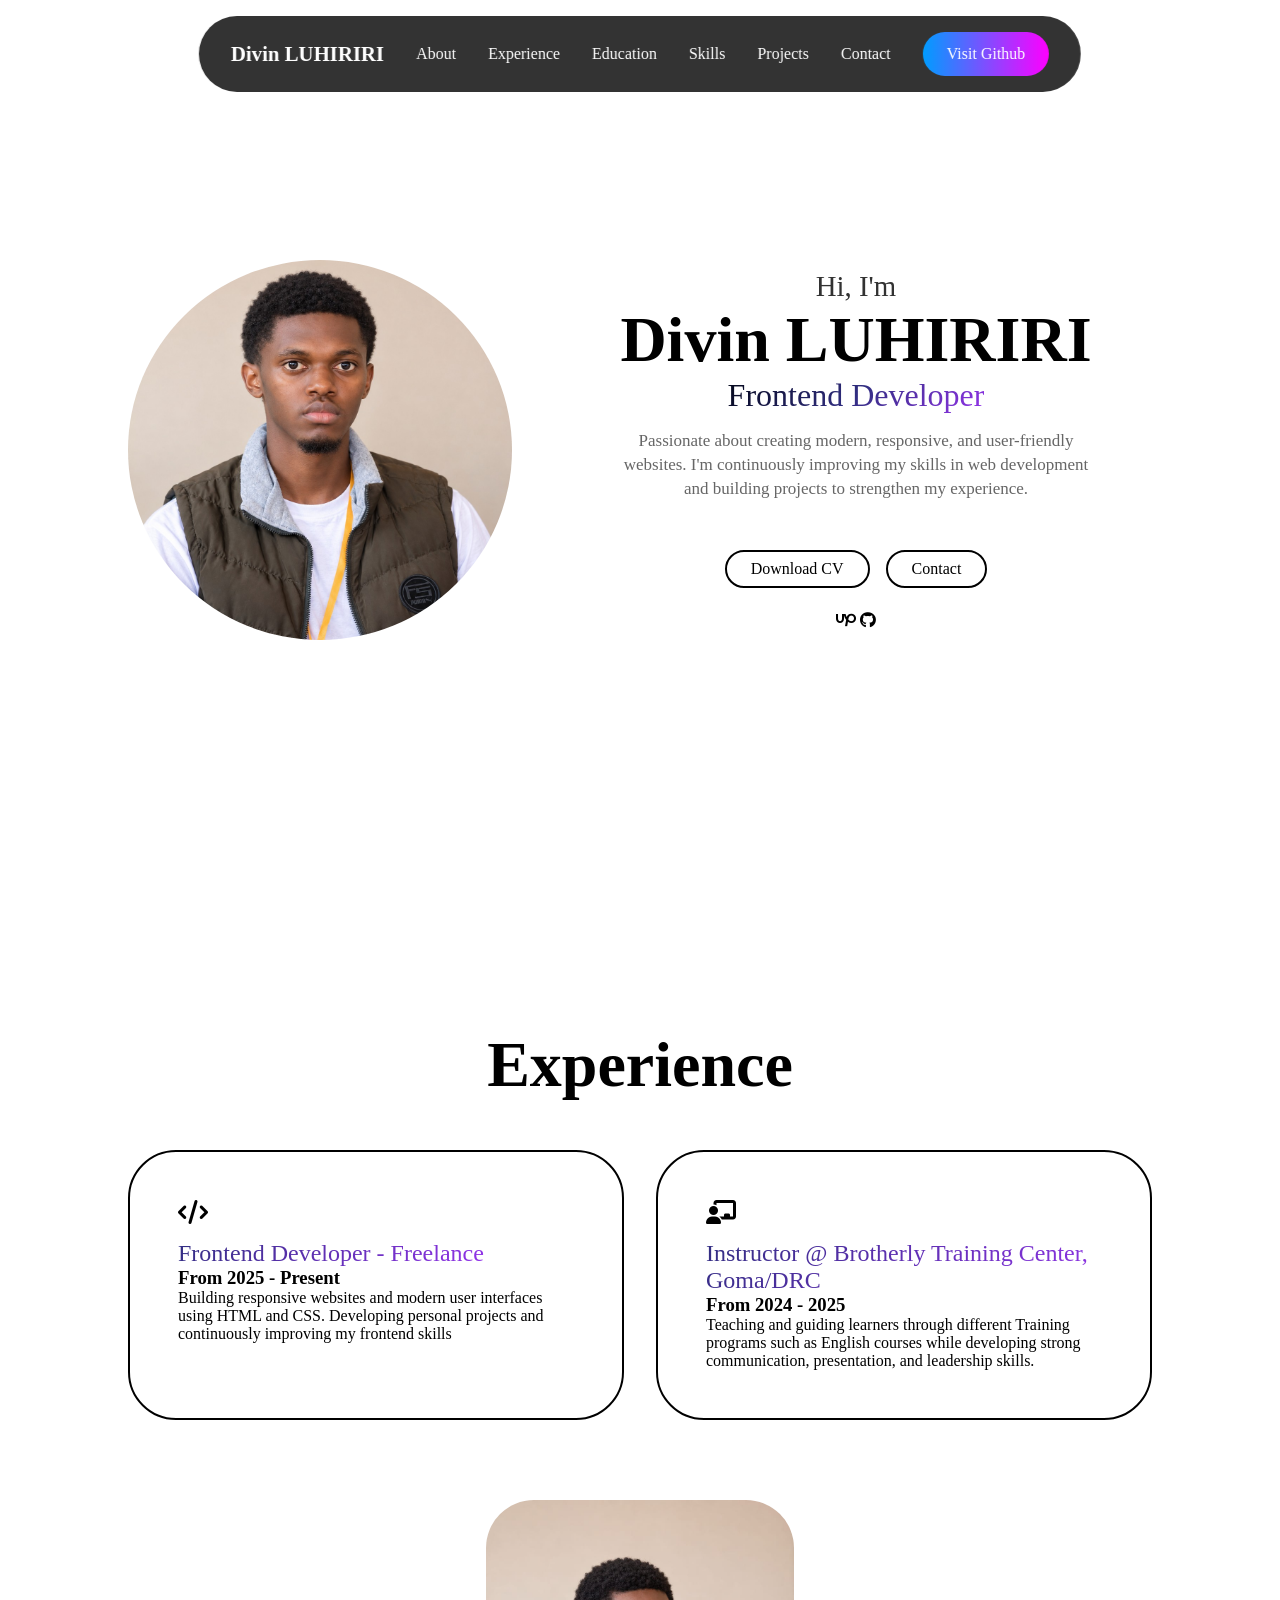
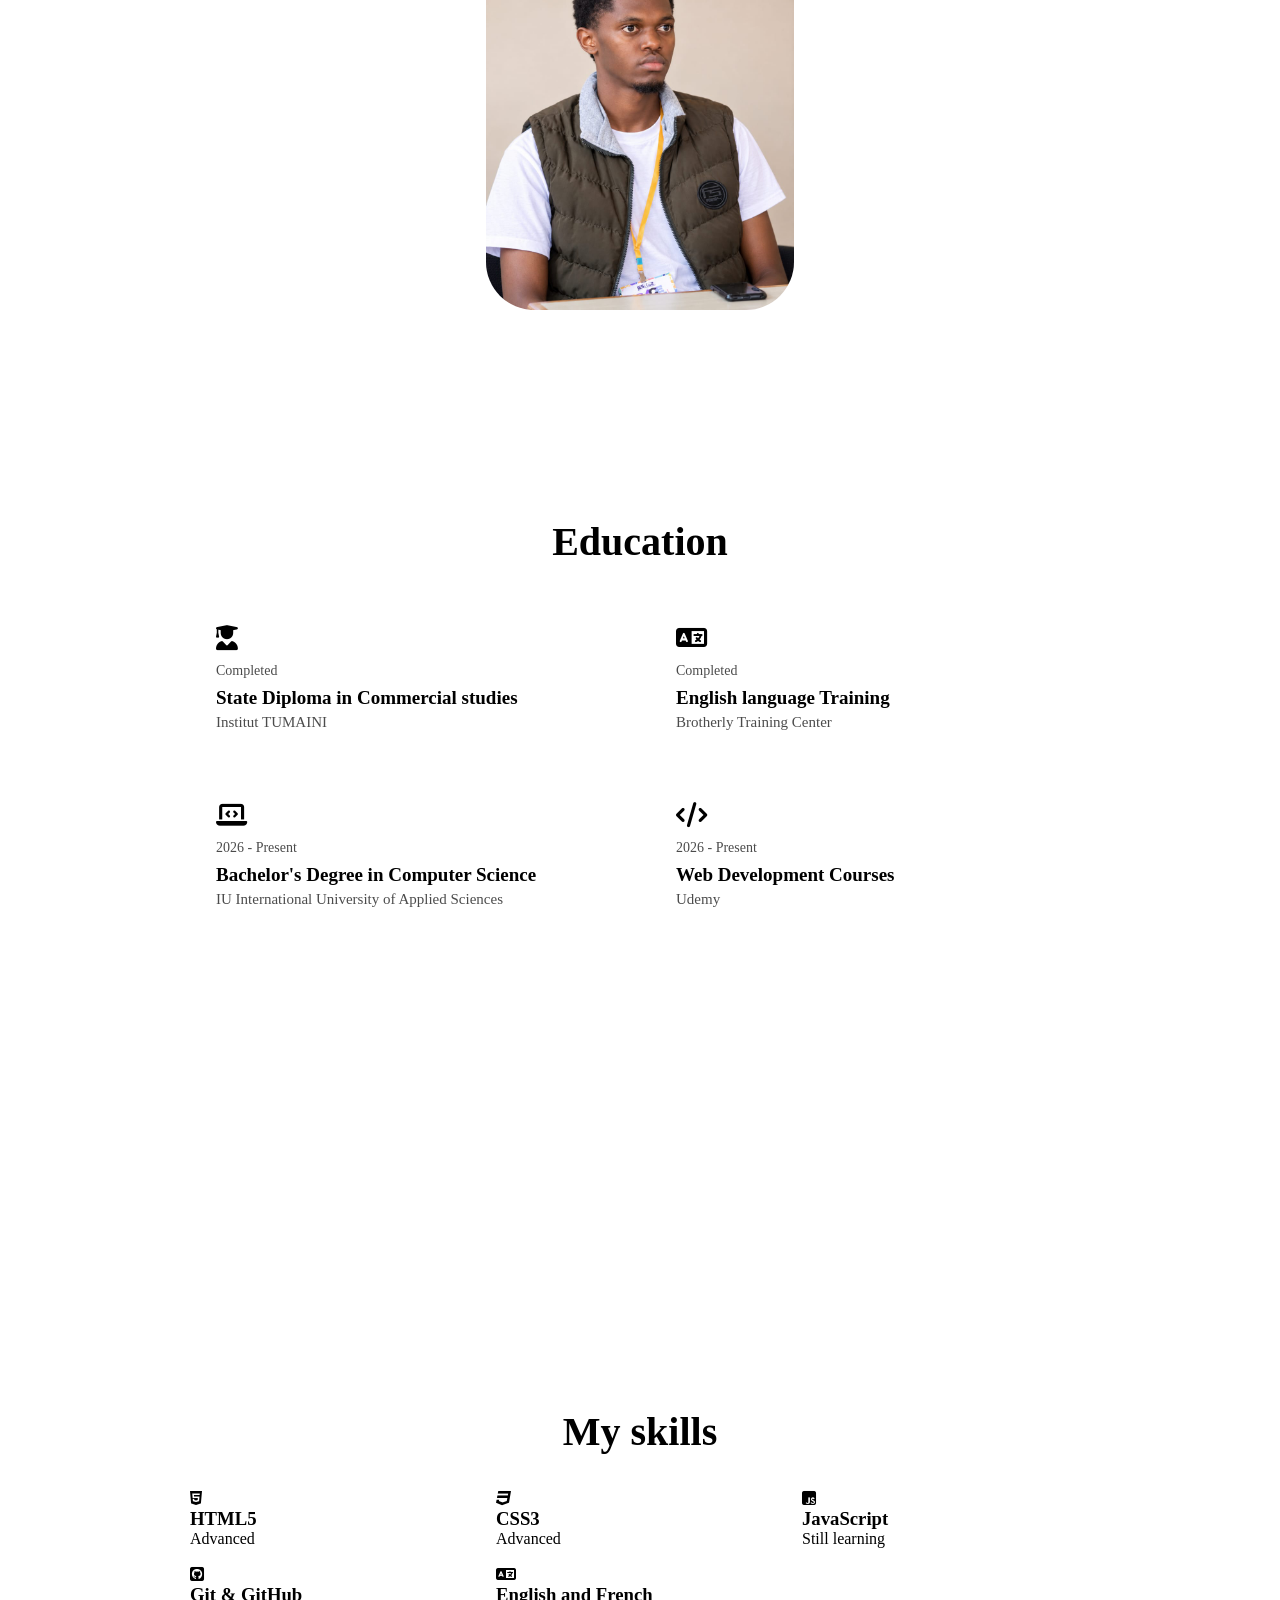
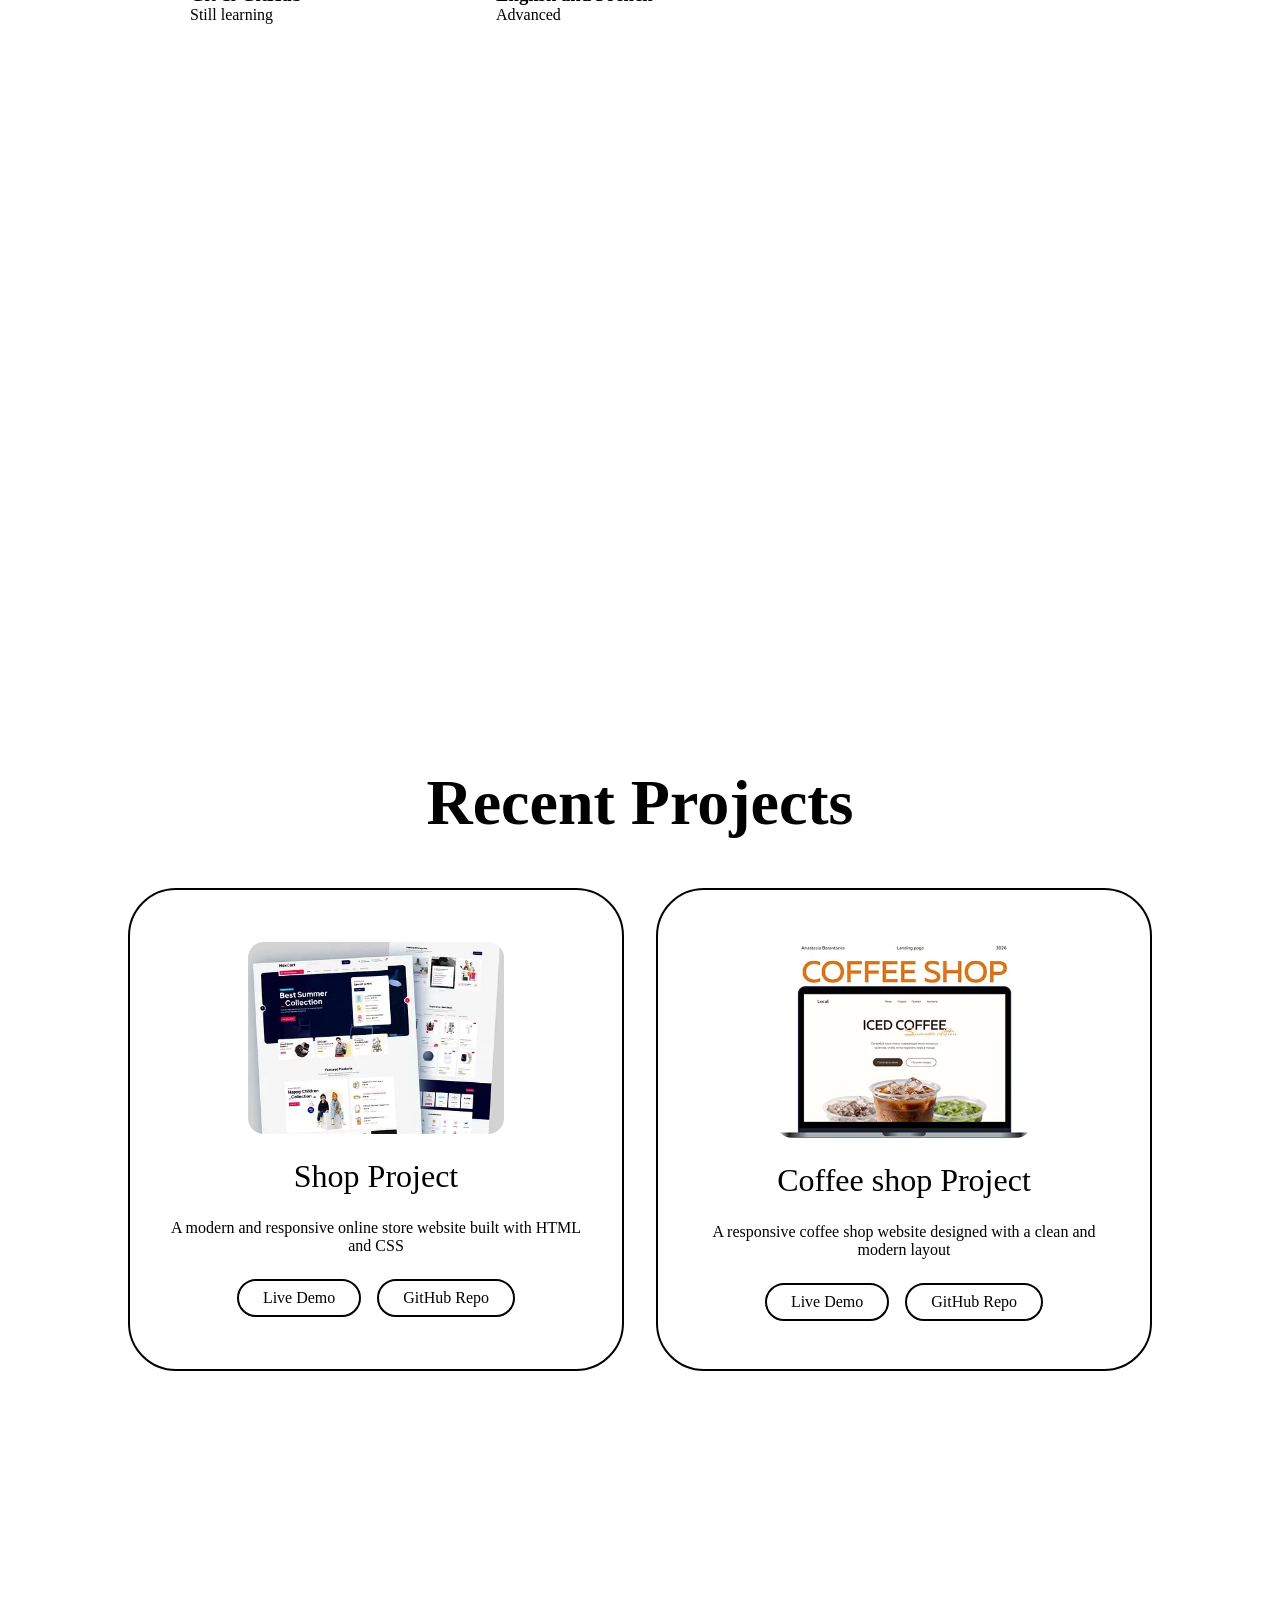
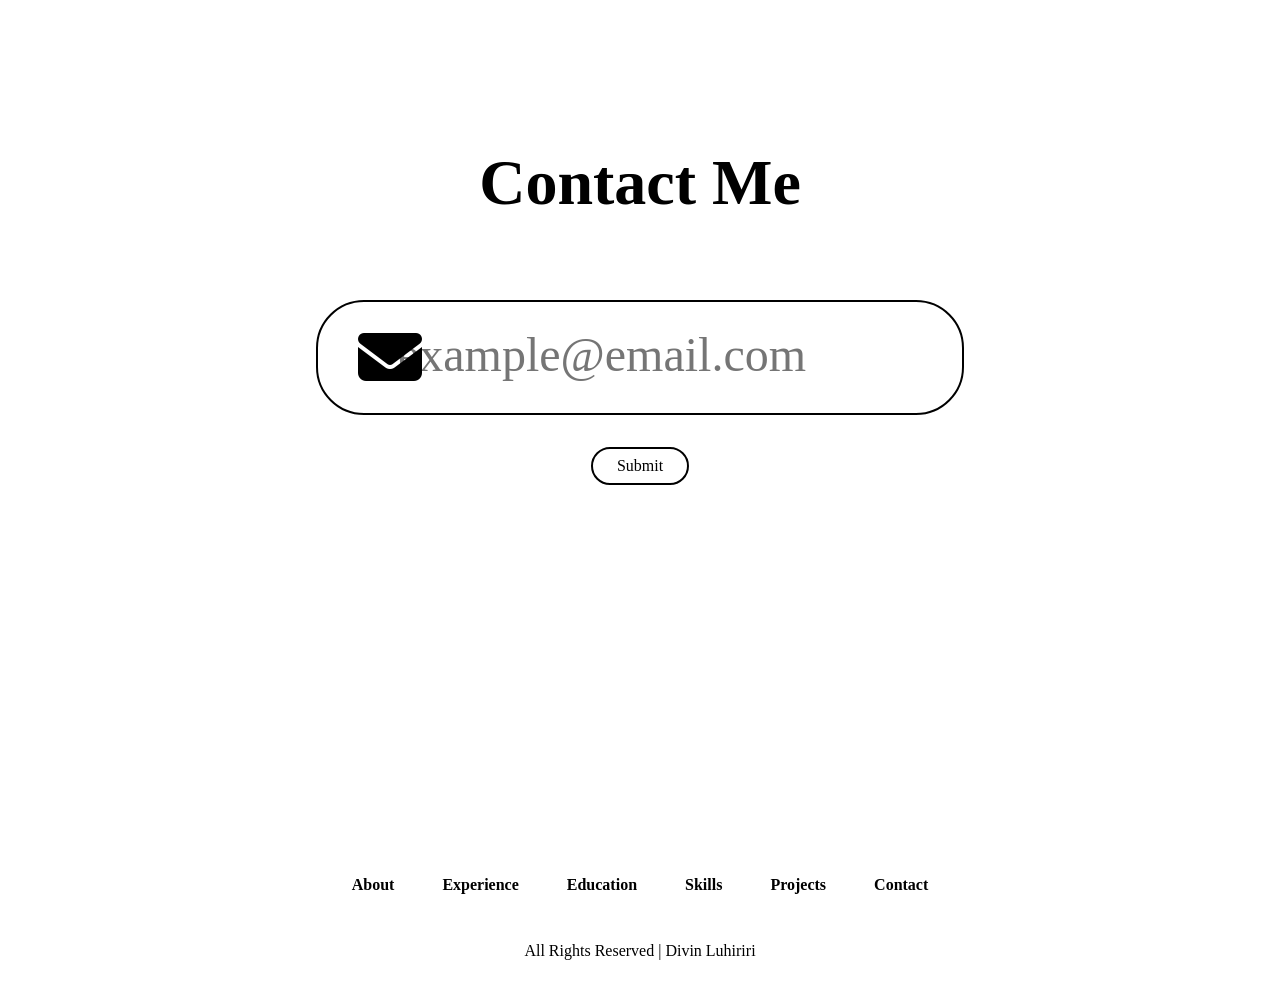
==== web1.html @ 303e52cc "Version 1" ====
<!DOCTYPE html>
<html lang="en">
<head>
    <meta charset="UTF-8">
    <meta name="viewport" content="width=, initial-scale=1.0">
    <link rel="stylesheet" href="webstyle.css">
    <link rel="stylesheet" href="https://cdnjs.cloudflare.com/ajax/libs/font-awesome/6.6.0/css/all.min.css">
    <title>Divin portefolio</title>
</head>
<body>
    <header class="header">
        <a href="#" class="logo"><span>Divin LUHIRIRI</span></a>

        <ul class="nav-links">
            <li>
                <a href="#about">About</a>
            </li>
            <li>
                <a href="#experience">Experience</a>
            </li>
            <li>
                <a href="#education">Education</a>
            </li>
            <li>
                <a href="#skills">Skills</a>
            </li>
            <li>
                <a href="#project">Projects</a>
            </li>
            <li>
                <a href="#contact">Contact</a>
            </li>
        </ul>

        <i class="fa-solid fa-bars" id="menu-icon"></i>

        <button class="visit-btn">Visit Github</button>
    </header>

    <section id="About" class="about">
        <div class="about-container">
            <img src="WhatsApp Image 2026-09-07 at 22.37.10.jpeg" alt="My photo">
            <div class="info-box">
                <div class="text">
                    <h3>Hi, I'm</h3>
                    <h2>Divin LUHIRIRI</h2>
                    <span>Frontend Developer</span>
                    <p class="about-description">Passionate about creating modern, responsive, and user-friendly websites. I'm continuously improving my skills in web development and building projects to strengthen my experience.</p>
                </div>
                <div class="btn-group">
                    <div class="btn">Download CV</div>
                    <div class="btn">Contact</div>
                </div>
                <div class="social">
                    <i class="fa-brands fa-upwork"></i>
                    <i class="fa-brands fa-github"></i>
                </div>
            </div>
        </div>
    </section>

    <section id="experience" class="experience">
        <h2 class="section-title">Experience</h2>
        <div class="experience-info">
            <div class="grid">
                <div class="grid-card">
                    <i class="fa-solid fa-code"></i>
                    <span>Frontend Developer - Freelance</span>
                    <h3>From 2025 - Present</h3>
                    <p>Building responsive websites and modern user interfaces using HTML and CSS. Developing personal projects and continuously improving my frontend skills</p>
                </div>
                <div class="grid-card">
                    <i class="fa-solid fa-chalkboard-user"></i>
                    <span>Instructor @ Brotherly Training Center, Goma/DRC</span>
                    <h3>From 2024 - 2025</h3>
                    <p>Teaching and guiding learners through different Training programs such as English courses while developing strong communication, presentation, and leadership skills.</p>
                </div>
            </div>
            <img src="Profil 3.jpeg" alt="">
        </div>
    </section>

    <section id="education" class="education">
        <h2 class="section-title">Education</h2>
        <div class="education-container">
            <div class="education-box">
                <i class="fa-solid fa-user-graduate"></i>
                <span>Completed</span>
                <h3>State Diploma in Commercial studies</h3>
                <h4>Institut TUMAINI</h4>
            </div>
            <div class="education-box">
                <i class="fa-solid fa-language"></i>
                <span>Completed</span>
                <h3>English language Training</h3>
                <h4>Brotherly Training Center</h4>
            </div>
            <div class="education-box">
                <i class="fa-solid fa-laptop-code"></i>
                <span>2026 - Present</span>
                <h3>Bachelor's Degree in Computer Science</h3>
                <h4>IU International University of Applied Sciences</h4>
            </div>
             <div class="education-box">
                <i class="fa-solid fa-code"></i>
                <span>2026 - Present</span>
                <h3>Web Development Courses</h3>
                <h4>Udemy</h4>
            </div>
        </div>
    </section>

    <section id="skills" class="skills">
        <h2 class="section-title">My skills</h2>
        <div class="skills-container">
            <div class="skills-box">
                <i class="fa-brands fa-html5"></i>
                <h3>HTML5</h3>
                <p>Advanced</p>
            </div>
            <div class="skills-box">
                <i class="fa-brands fa-css3"></i>
                <h3>CSS3</h3>
                <p>Advanced</p>
            </div>
            <div class="skills-box">
                <i class="fa-brands fa-square-js"></i>
                <h3>JavaScript</h3>
                <p>Still learning</p>
            </div>
            <div class="skills-box">
                <i class="fa-brands fa-square-github"></i>
                <h3>Git & GitHub</h3>
                <p>Still learning</p>
            </div>
            <div class="skills-box">
                <i class="fa-solid fa-language"></i>
                <h3>English and French</h3>
                <p>Advanced</p>
            </div>
            
        </div>
    </section>

    <section id="projects" class="projects">
        <h3 class="section-title">Recent Projects</h3>
        <div class="projects-grid">
            <div class="project-card">
                <img src="Shop image.webp" alt="">
                <h3>Shop Project</h3>
                <p>A modern and responsive online store website built with HTML and CSS</p>
                <div class="btn-group">
                    <div class="btn">Live Demo</div>
                    <div class="btn">GitHub Repo</div>
                </div>
            </div>
            <div class="project-card">
                <img src="coffee.webp" alt="">
                <h3>Coffee shop Project</h3>
                <p>A responsive coffee shop website designed with a clean and modern layout</p>
                <div class="btn-group">
                    <div class="btn">Live Demo</div>
                    <div class="btn">GitHub Repo</div>
                </div>
            </div>
        </div>
    </section>

    <section class="contact" id="contact">
        <div class="input-box">
            <h3 class="section-title">Contact Me</h3>
            <div class="input">
                <input type="text" placeholder="example@email.com">
                <i class="fa-solid fa-envelope"></i>
            </div>
            <div class="btn">Submit</div>
        </div>
    </section>

    <footer>
        <ul>
            <li>
                <a href="#about">About</a>
            </li>
             <li>
                <a href="#experience">Experience</a>
            </li>
             <li>
                <a href="#education">Education</a>
            </li>
             <li>
                <a href="#skills">Skills</a>
            </li>
             <li>
                <a href="#projects">Projects</a>
            </li>
             <li>
                <a href="#contact">Contact</a>
            </li>
        </ul>
        <p class="copyright">All Rights Reserved | Divin Luhiriri</p>
    </footer>

<script src="webscript.js"></script>
</body>    
</html>
---- webstyle.css ----
*{
    margin: 0;
    padding: 0;
    box-sizing: border-box;
    font-family: 'Times New Roman', Times, serif;
    text-decoration: none;
    scroll-behavior: smooth;
    list-style: none;
}

header{
    position: fixed;
    top: 1rem;
    left: 50%;
    transform: translateX(-50%);
    display: flex;
    align-items: center;
    justify-content: center;
    gap: 5rem;
    background-color: rgba(0, 0, 0, 0.8);
    backdrop-filter: blur(8px);
    color: white;
    padding: 0.5rem 1.5rem;
    border-radius: 3rem;
    z-index: 1000;
}

.logo{
    color: white;
    font-size: 1.3rem;
    font-weight: 600;
    text-wrap: nowrap;
    transition: 0,3s ease-in-out;
}
.logo-hover{
    transform: scale(1.1);
}
.nav-links {
    display: flex;
    gap: 2rem;
}
li a{
    position: relative;
    color: white;
    font-weight: 300;
}
li a::before{
    position: absolute;
    content: '';
    width: 0;
    left: 0;
    height: 5px;
    top: 25px;
    border-radius: 1rem;
    transition: 0.3 ease-in-out;
    background: linear-gradient(to right,rgb(0, 157, 255), rgb(255, 0, 255));
}
li a:hover::before{
    width: 100%;
}
.visit-btn {
    padding: 0.8rem 1.5rem;
    border-radius: 3rem;
    border: none;
    font-weight: 500;
    font-size: 1rem;
    color: white;
    cursor: pointer;
    text-wrap: nowrap;
    transition: 0.3s ease-in-out;
    background: linear-gradient(to right,rgb(0, 157, 255), rgb(255, 0, 255));
} 
.visit-btn:hover{
    background: linear-gradient(to right,rgb(255, 0, 255), rgb(0, 155, 255));
    transform: scale(1.03);
}
#menu-icon{
    font-size: 2rem;
    display: none;
}

section {
    min-height: 100vh;
    padding: 8rem;
    width: 100%;
    position: relative;
}
.about{
    display: flex;
    align-items: center;
    justify-content: center;
}
.about .about-container{
    display: flex;
    align-items: center;
    justify-content: center;
    gap: 10rem;
}
.about img{
    width: 30vw;
    border-radius: 50%;
}
.about-description{
    width: 80%;
    max-width: 600px;
    margin: 15px auto 25px;
    font-size: 17px;
    line-height: 1.4;
    color: #666;
    text-align: center;
}
.info-box{
    display: flex;
    flex-direction: column;
    text-align: center;
    align-items: center;
    justify-content: center;
    gap: 1.5rem;
}
.info-box h3{
    font-size: 1.8rem;
    font-weight: 500;
    opacity: 0.8;
}
.info-box h2{
    font-size: 4rem;
    font-weight: 600;
}
.info-box span{
    background: linear-gradient(135deg, #020617, #312E81, #9333EA);
    background-clip: text;
    color: transparent;
    font-size: 2rem;
}
.btn-group{
    display: flex;
    gap: 1rem;
}
.btn{
    border-radius: 3rem;
    padding: 0.5rem 1.5rem;
    border: 2px solid black;
    cursor: pointer;
    font-weight: 500;
    text-wrap: nowrap;
    transition: 0.2s ease-in-out;
}
.btn:hover{
    background-color: black;
    color: white;
}
.socials{
    display: flex;
    gap: 2rem;
}
.socials i{
    font-size: 2.5rem;
    cursor: pointer;
    transition: 0.2s ease-in-out;
}
.socials i:hover{
    transform: scale(1.1);
}

.section-title{
    text-align: center;
    font-size: 4rem;
    font-weight: 600;
    margin-bottom: 3rem;
}
.experience-info{
    display: flex;
    align-items: center;
    justify-content: center;
    gap: 5rem;
}
.experience img{
    width: 24vw;
    border-radius: 3rem;
}
.grid{
    display: grid;
    grid-template-columns: repeat(2,1fr);
    gap: 2rem;
}
.grid-card{
    border: 2px solid black;
    border-radius: 3rem;
    padding: 3rem;
    display: flex;
    flex-direction: column;
    align-items: baseline;
    justify-content: left;
    cursor: pointer;
    transition: 0.2s ease-in-out;
}
.grid-card:hover{
    transform: scale(1.02);
    background-color: black;
    color: white;
}
.grid-card i{
    font-size: 1.5rem;
    margin-bottom: 1rem;
}
.grid-card span{
    font-size: 1.5rem;
    font-weight: 500;
    background: linear-gradient(135deg,  #312E81, #9333EA);
    background-clip: text;
    color: transparent;
}
::-webkit-scrollbar{
    width: 20px;
}
::-webkit-scrollbar-track{
    background-color: rgb(219, 219, 219);
}
::-webkit-scrollbar-thumb{
    background: linear-gradient(to bottom,rgb(0, 157, 255), rgb(255, 0, 255));
}

.education {
    padding: 80px 8%;
}

.education h2 {
    text-align: center;
    font-size: 2.5rem;
    margin-bottom: 35px;
}

.education-container {
    max-width: 900px;
    margin: auto;
    display: grid;
    grid-template-columns: repeat(2, 1fr);
    gap: 20px;
}

.education-box {
    padding: 25px;
    border: 1px solid rgba(255, 255, 255, 0.15);
    border-radius: 15px;
    background: rgba(255, 255, 255, 0.05);
}

.education-box i {
    font-size: 25px;
    margin-bottom: 12px;
}

.education-box span {
    display: block;
    font-size: 14px;
    margin-bottom: 8px;
    opacity: 0.7;
}

.education-box h3 {
    font-size: 19px;
    margin: 5px 0;
}

.education-box h4 {
    font-size: 15px;
    font-weight: normal;
    opacity: 0.7;
}

@media (max-width: 700px) {
    .education-container {
        grid-template-columns: 1fr;
    }
}


.skills {
    padding: 70px 8%;
}

.skills h2 {
    text-align: center;
    font-size: 2.5rem;
    margin-bottom: 35px;
}

.skills-container {
    max-width: 900px;
    margin: auto;

    display: grid;
    grid-template-columns: repeat(3, 1fr);
    gap: 18px;
}

.skill-box {
    padding: 25px 15px;
    text-align: center;

    border: 1px solid rgba(255, 255, 255, 0.15);
    border-radius: 15px;

    background: rgba(255, 255, 255, 0.05);

    transition: 0.3s ease;
}

.skill-box:hover {
    transform: translateY(-5px);
}

.skill-box i {
    font-size: 35px;
    margin-bottom: 12px;
}

.skill-box h3 {
    font-size: 18px;
    margin-bottom: 5px;
}

.skill-box p {
    font-size: 13px;
    opacity: 0.7;
    margin: 0;
}

@media (max-width: 700px) {
    .skills-container {
        grid-template-columns: repeat(2, 1fr);
    }
}

@media (max-width: 450px) {
    .skills-container {
        grid-template-columns: 1fr;
    }
}

.projects-grid{
    display: grid;
    grid-template-columns: repeat(auto-fit, minmax(300px,1fr));
    gap: 2rem;
}
.project-card {
    padding: 3rem 2rem;
    display: flex;
    flex-direction: column;
    align-items: center;
    justify-content: center;
    text-align: center;
    gap: 1.5rem;
    border: 2px solid black;
    border-radius: 3rem;
    cursor: pointer;
    transition: 0.3s ease-in-out;
}
.project-card:hover{
    background-color: black;
    color: white;
    transform: translateY(-10px)scale(1.02);
}
.project-card img{
    width: 20vw;
    border-radius: 1rem;
}
.project-card:hover .btn{
    border: 2px solid white;
    color: white;
}
.project-card:hover .btn:hover{
    border: 2px solid white;
    background-color: white;
    color: black;
}
.project-card h3{
    font-size: 2rem;
    font-weight: 500;
}

.input-box{
    display: flex;
    flex-direction: column;
    align-items: center;
    justify-content: center;
    text-align: center;
    gap: 2rem;
    margin-top: 5rem;
}
.input-box input{
    border-radius: 3rem;
    border: 2px solid black;
    padding: 2rem 8rem;
    font-size: 3rem;
}
.input-box input::placeholder{
    font-size: 3rem;
}
.input{
    position: relative;
}
.input i{
    position: absolute;
    font-size: 4rem;
    top: 50%;
    left: 10px;
    transform: translate(50%, -50%);
}

footer{
    bottom: 0;
    left: 0;
    height: 10rem;
    width: 100%;
    display: flex;
    flex-direction: column;
    gap: 1rem;
    align-items: center;
    justify-content: center;
}
footer ul{
    display: flex;
    align-items: center;
    gap: 3rem;
}
footer ul li a{
    color: black;
    font-weight: 600;
}

.copyright{
    font-size: 300;
    margin-top: 2rem;
}


@media(max-width:1280px){
    header{
        padding: 1rem 2rem;
        gap: 2rem;
    }
    .about .about-container{
        gap: 3rem;
    }
    .experience-info{
        flex-direction: column;
    }
    .input-box input{
        padding: 2rem 5rem;
        font-size: 2.5rem;
    }
    .info input::placeholder{
        font-size: 2.5rem;
    }
}

@media(max-width:768px){
    header{
        gap: 1rem;
        padding: 1rem 1rem;
    }
    header .logo{
        font-size: 1rem;
    }
    header .visit-btn{
        display: none;
    }
    .about-container{
        flex-direction: column;
    }
    .input-box input{
        padding: 1rem 2rem;
        font-size: 1.8rem;
    }
    .input-box input::placeholder{
        font-size: 1.5rem;
    }
    .input-box i{
        display: none;
    }
    .grid{
        grid-template-columns: repeat(1,1fr);
    }
    .experience-info img{
        width: 70vw;
    }
}

@media(max-width:600px){
    header #menu-icon{
        display: block;
    }
    .nav-links{
        position: absolute;
        top: 100%;
        margin-top: 1rem;
        width: 100%;
        padding: 1rem;
        color: white;
        display: flex;
        flex-direction: column;
        text-align: center;
        background: rgba(0, 0, 0, 0.9);
        border-radius: 3rem;
        display: none;
    }
    .nav-links li{
        margin-top: 1.5rem;
        padding: 1rem;
    }
    .nav-links.active{
        display: block;
    }
    header{
        padding: 1rem 5rem;
        gap: 8rem;
    }
    header .logo{
        font-size: 1.5rem;
    }

    .about-container img{
        width: 80vw;
    }
    .input-box input{
        padding: 0.5rem 3rem;
        width: 80%;
        font-size: 1.5rem;
    }
    .input-box input::placeholder{
        font-size: 1.5rem;
    }
    footer ul{
        gap: 1rem;
    }

}
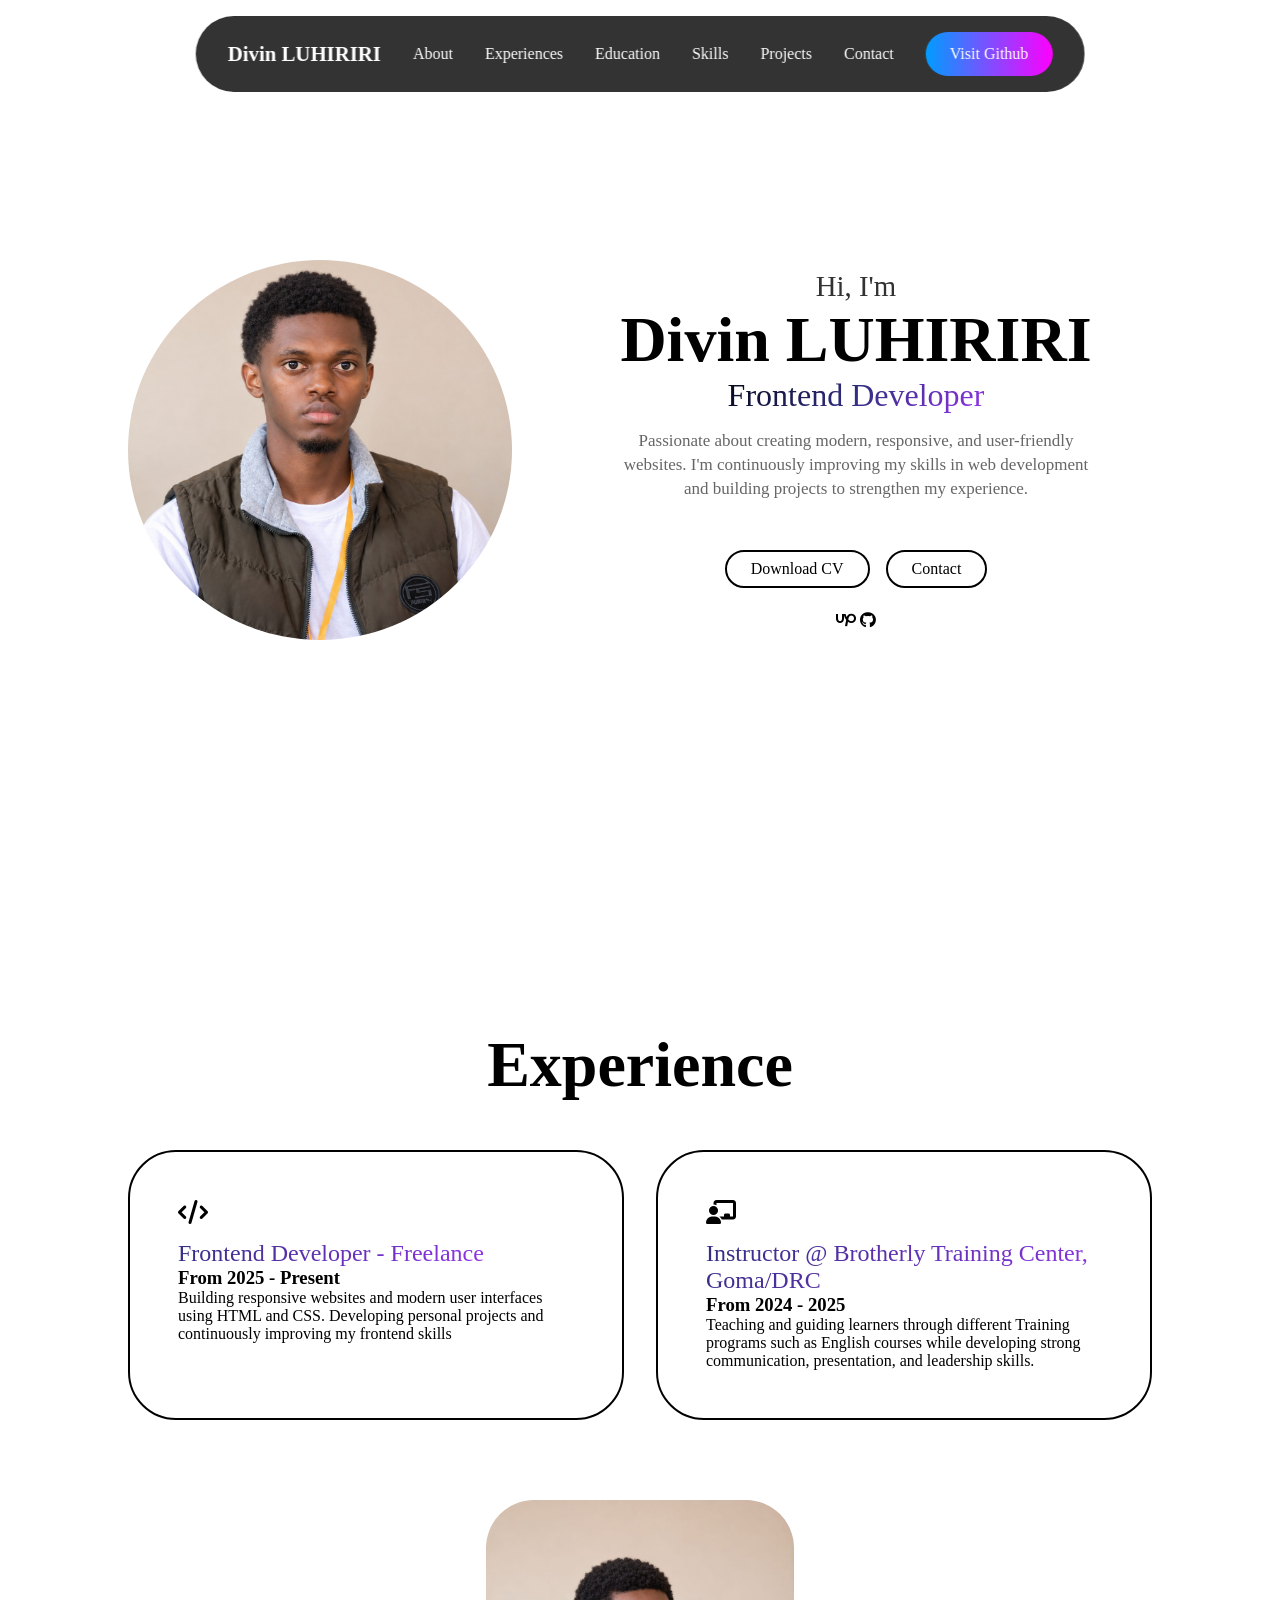
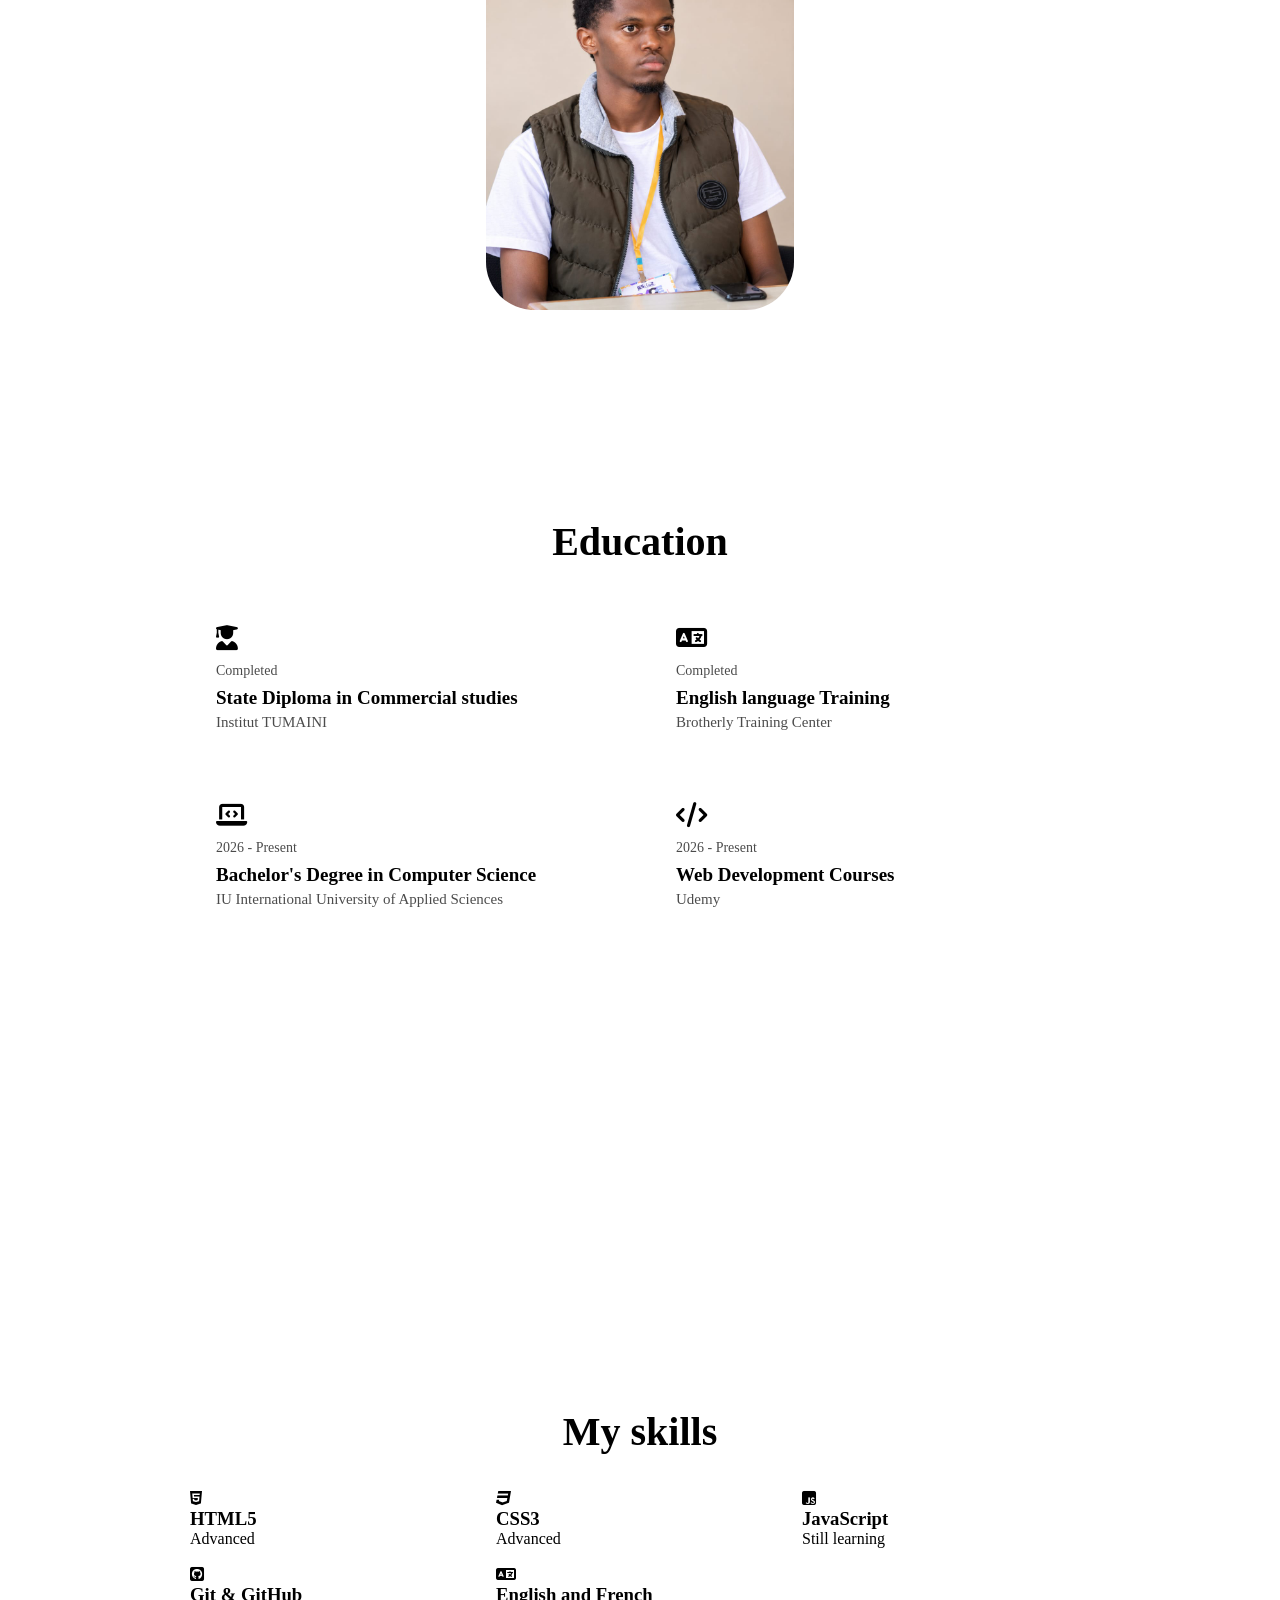
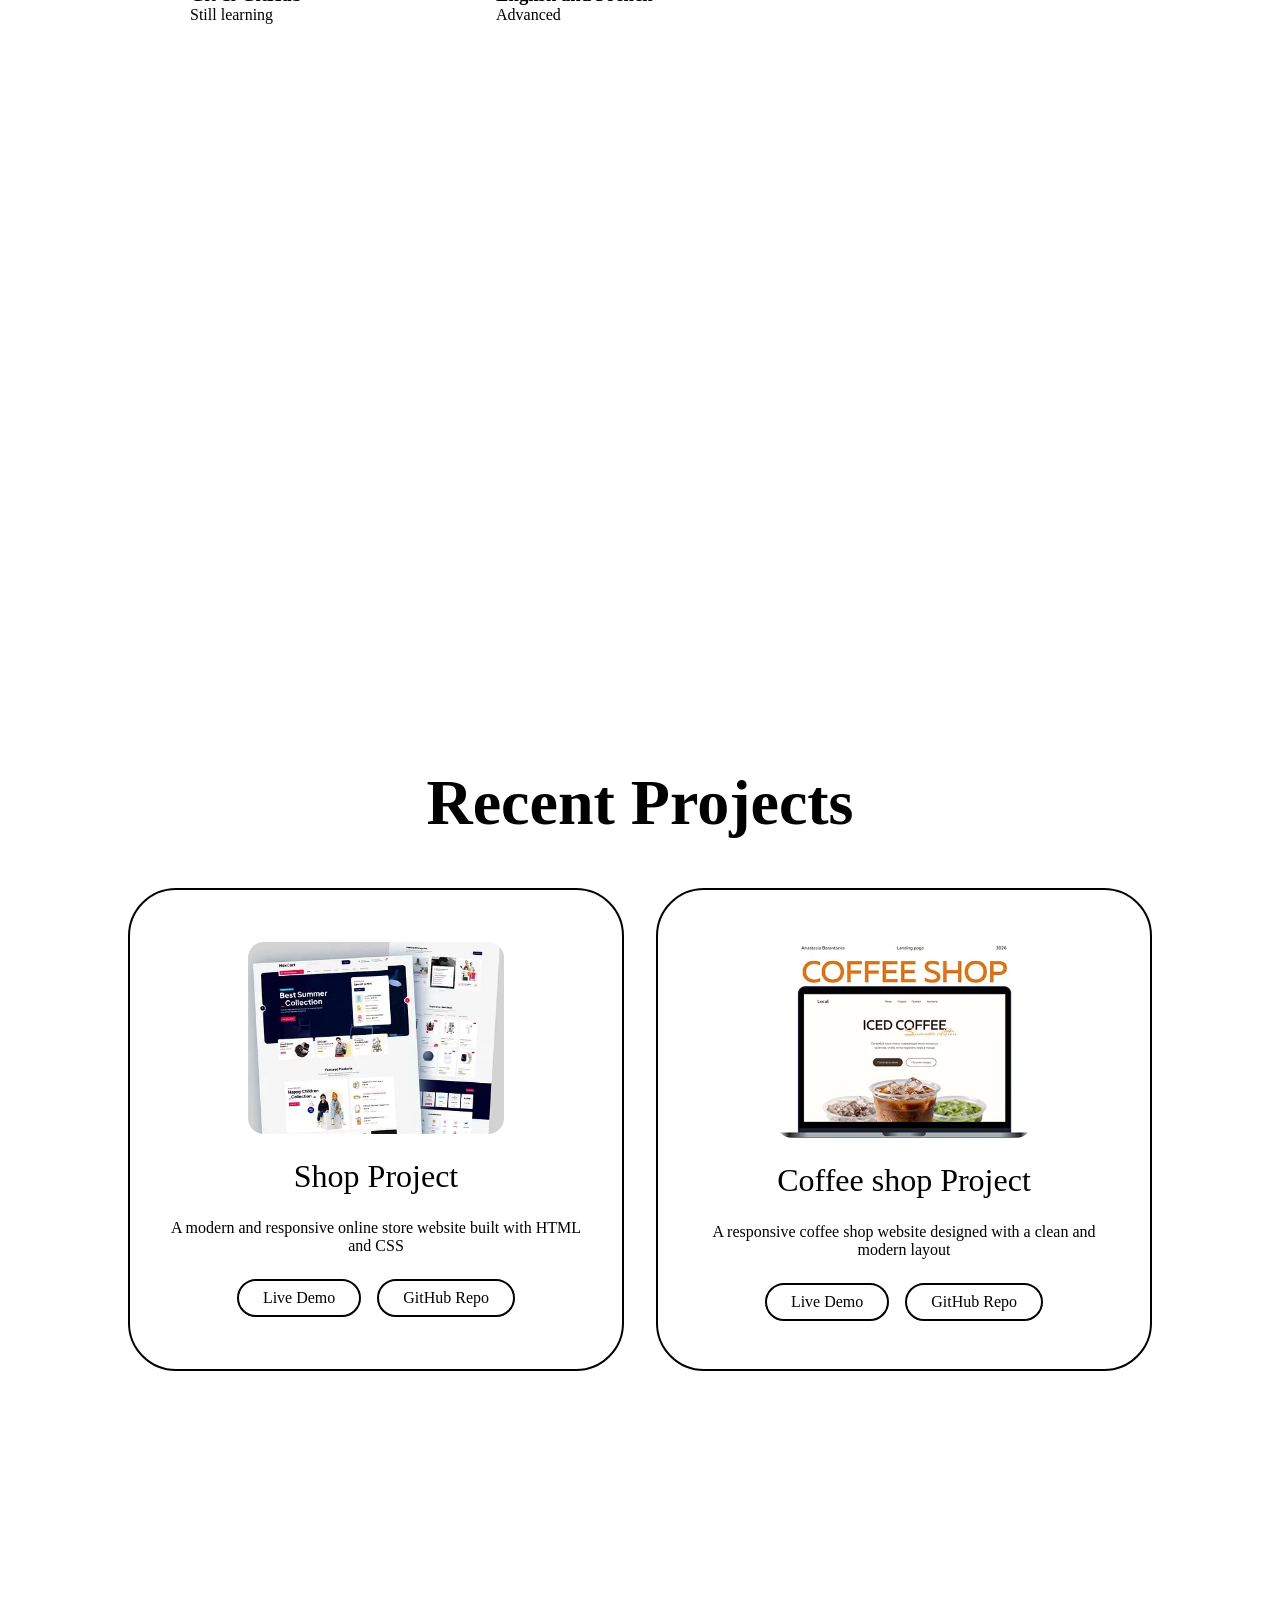
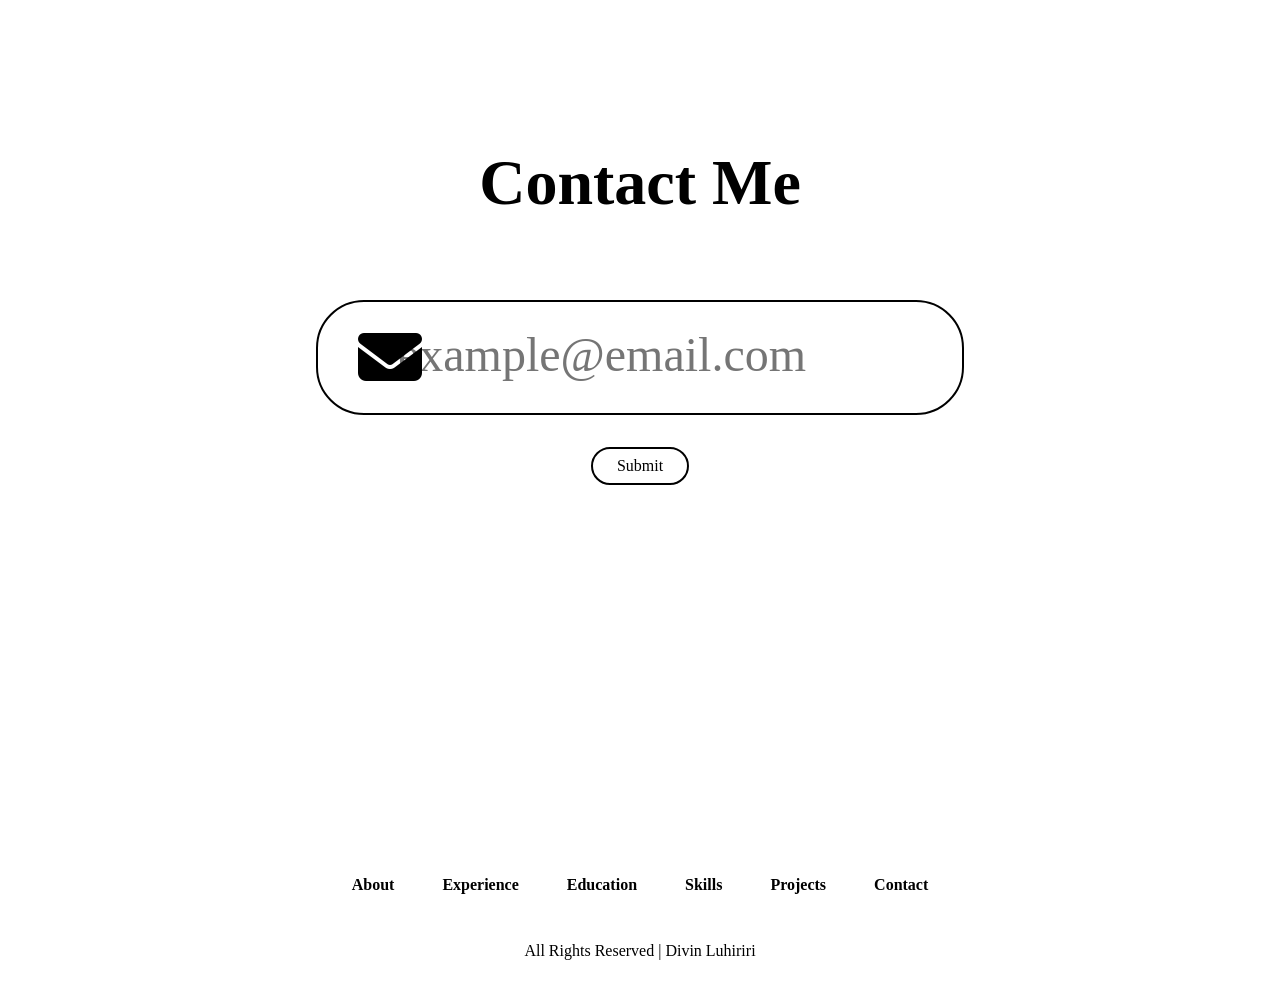
==== commit 7de8a84f: "first commit - committing all files to the repository" ====
--- a/web1.html
+++ b/web1.html
@@ -16,7 +16,7 @@
                 <a href="#about">About</a>
             </li>
             <li>
-                <a href="#experience">Experience</a>
+                <a href="#experience">Experiences</a>
             </li>
             <li>
                 <a href="#education">Education</a>
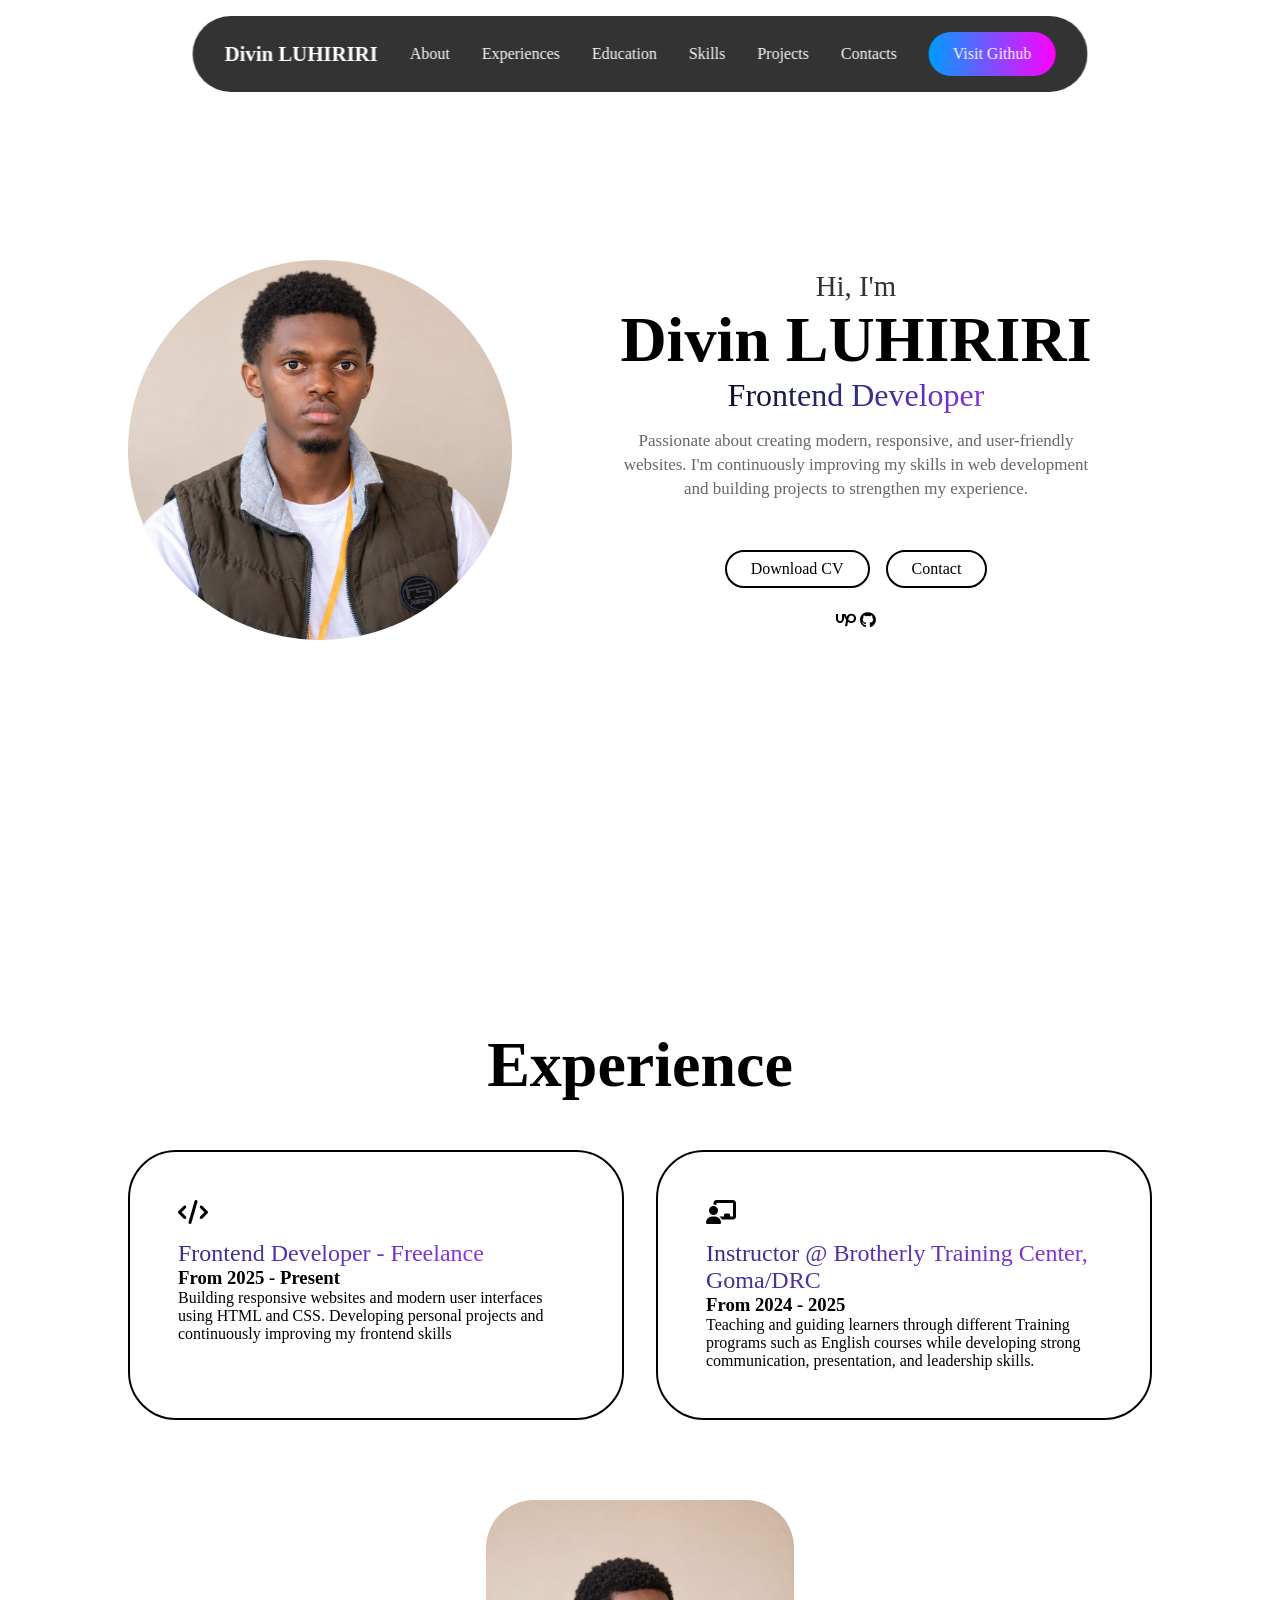
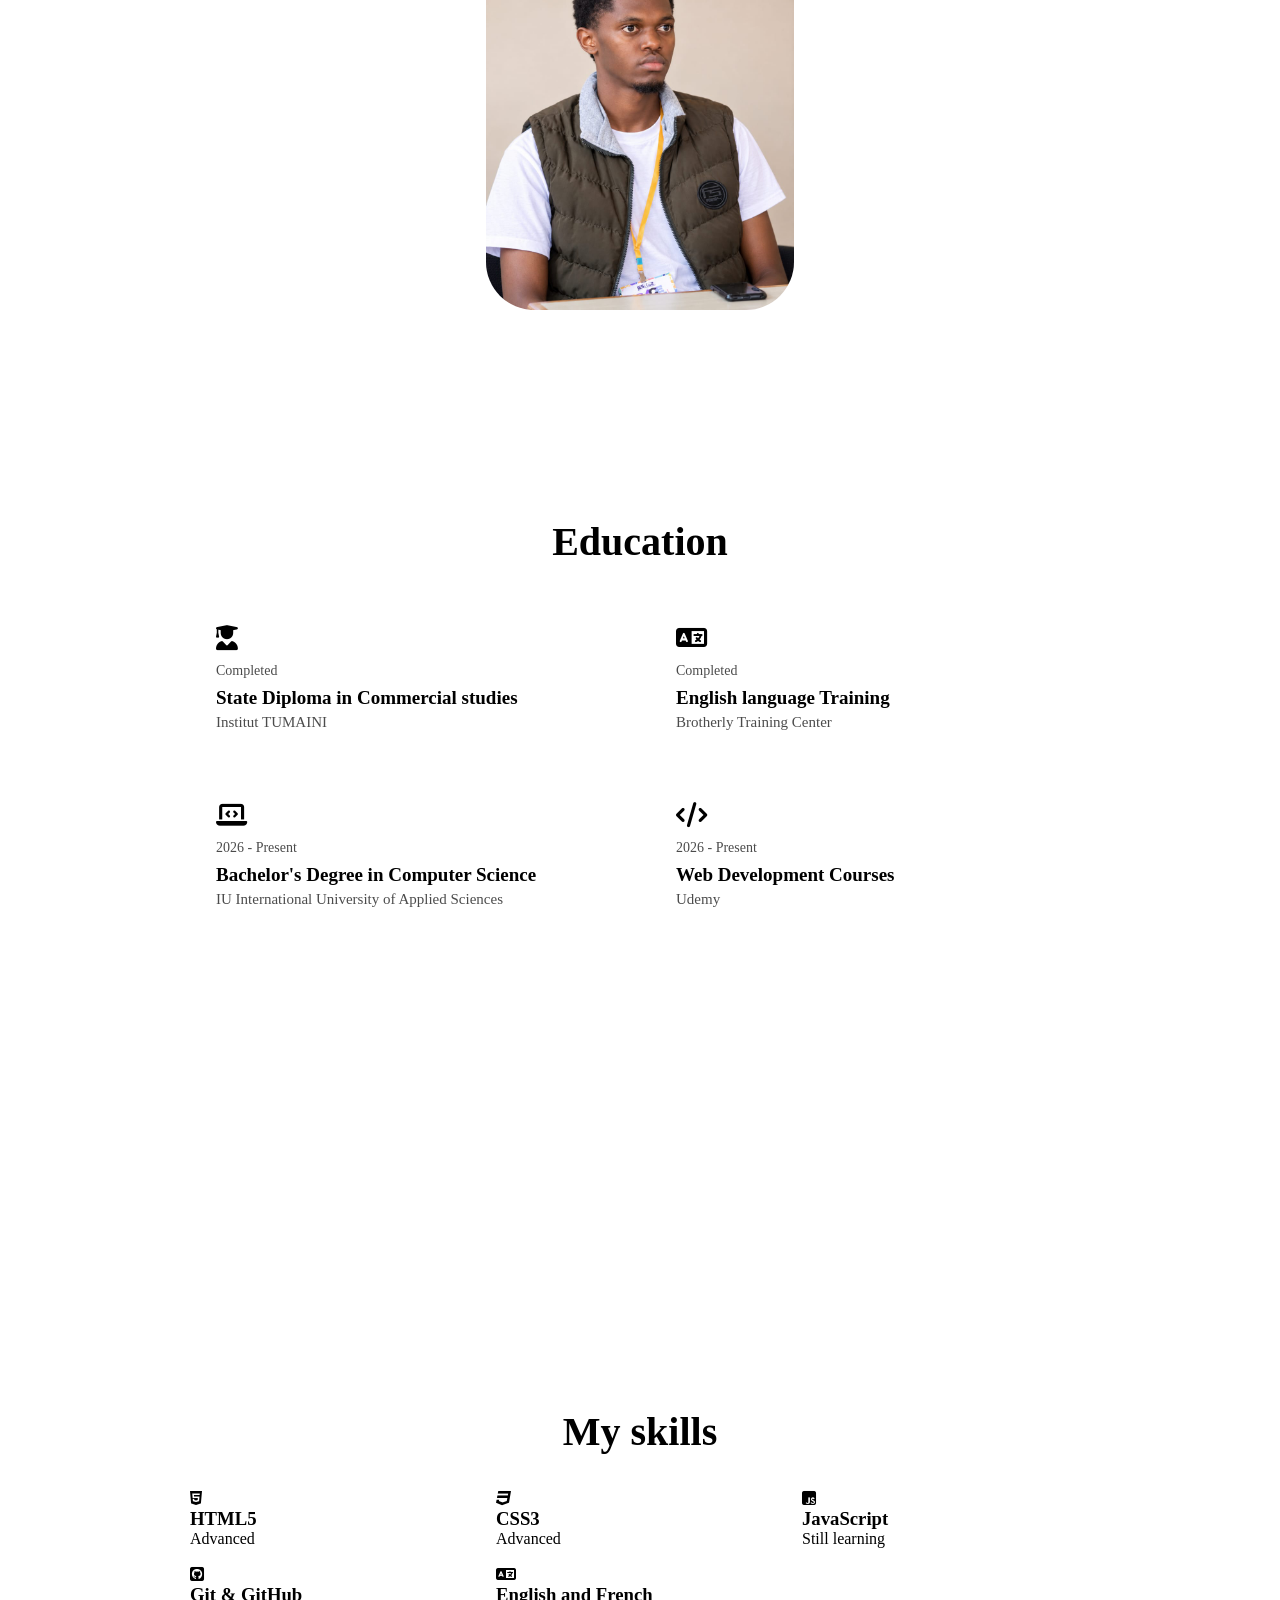
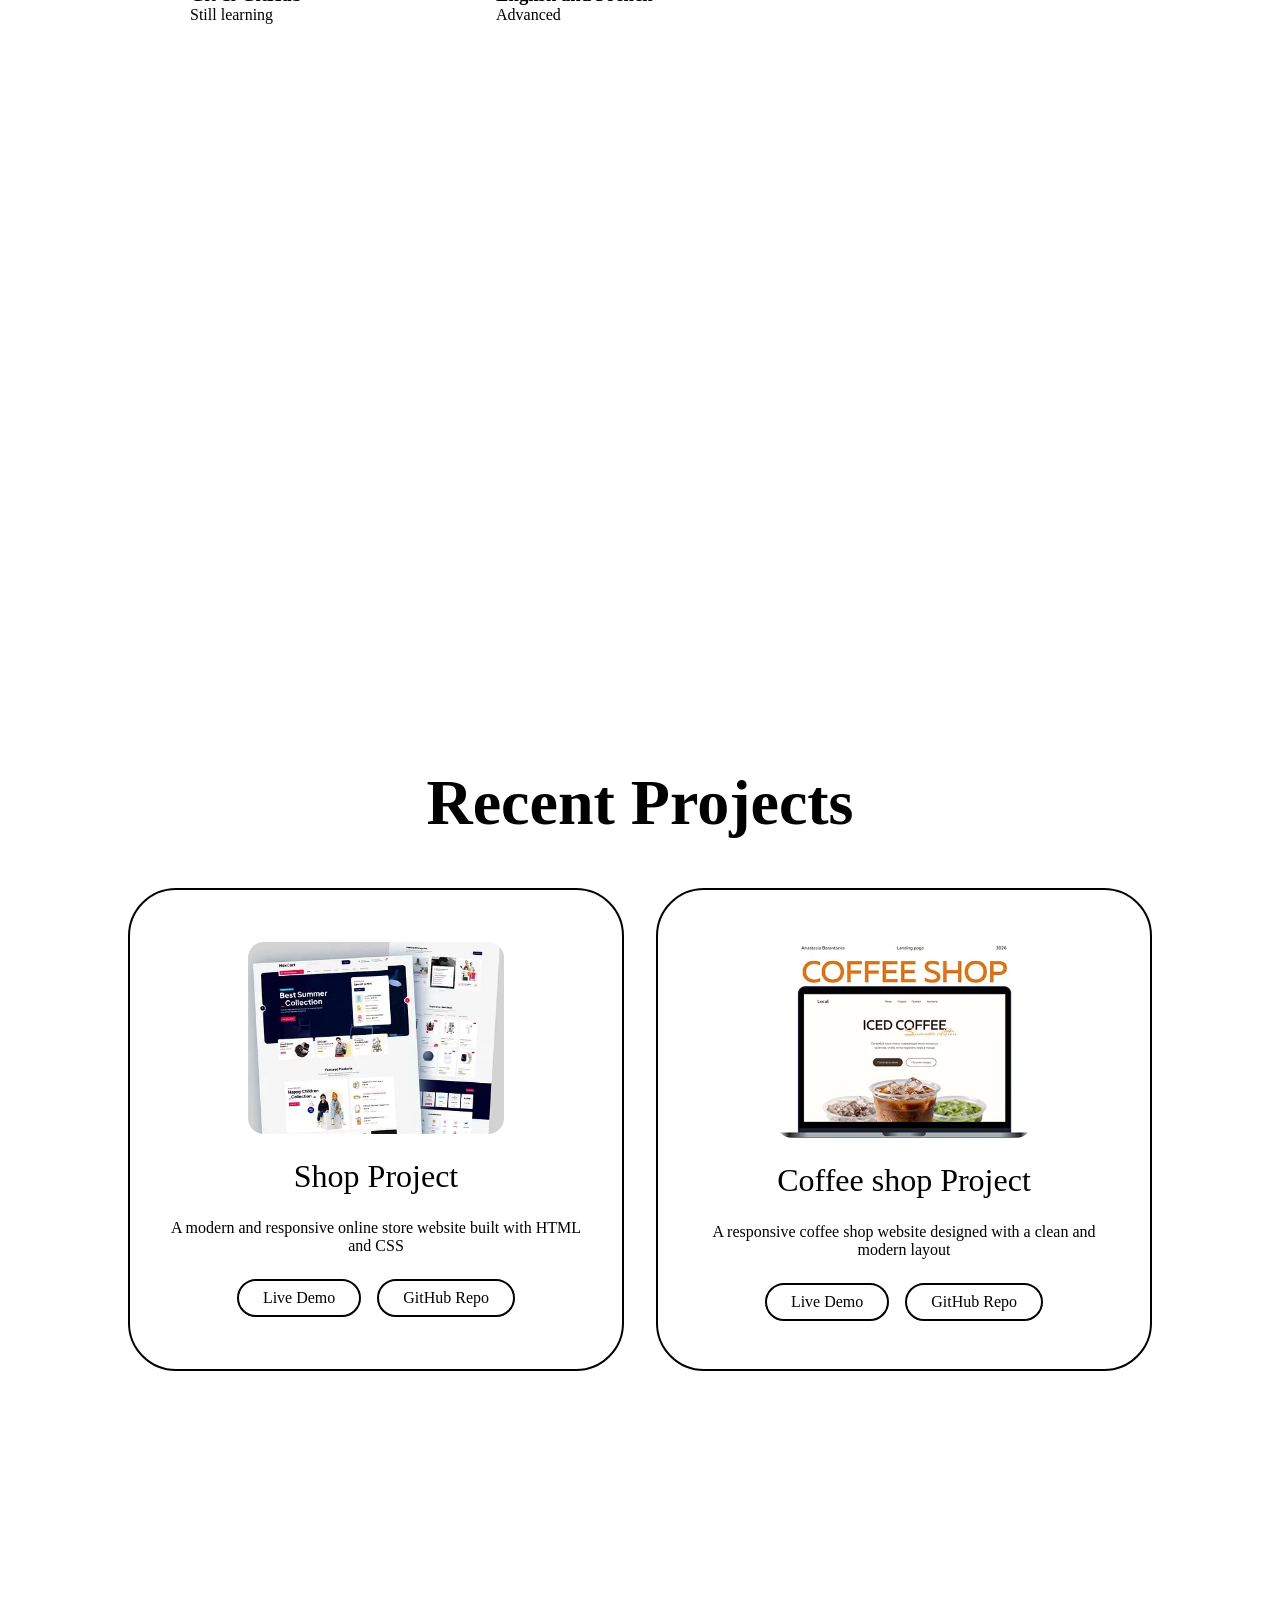
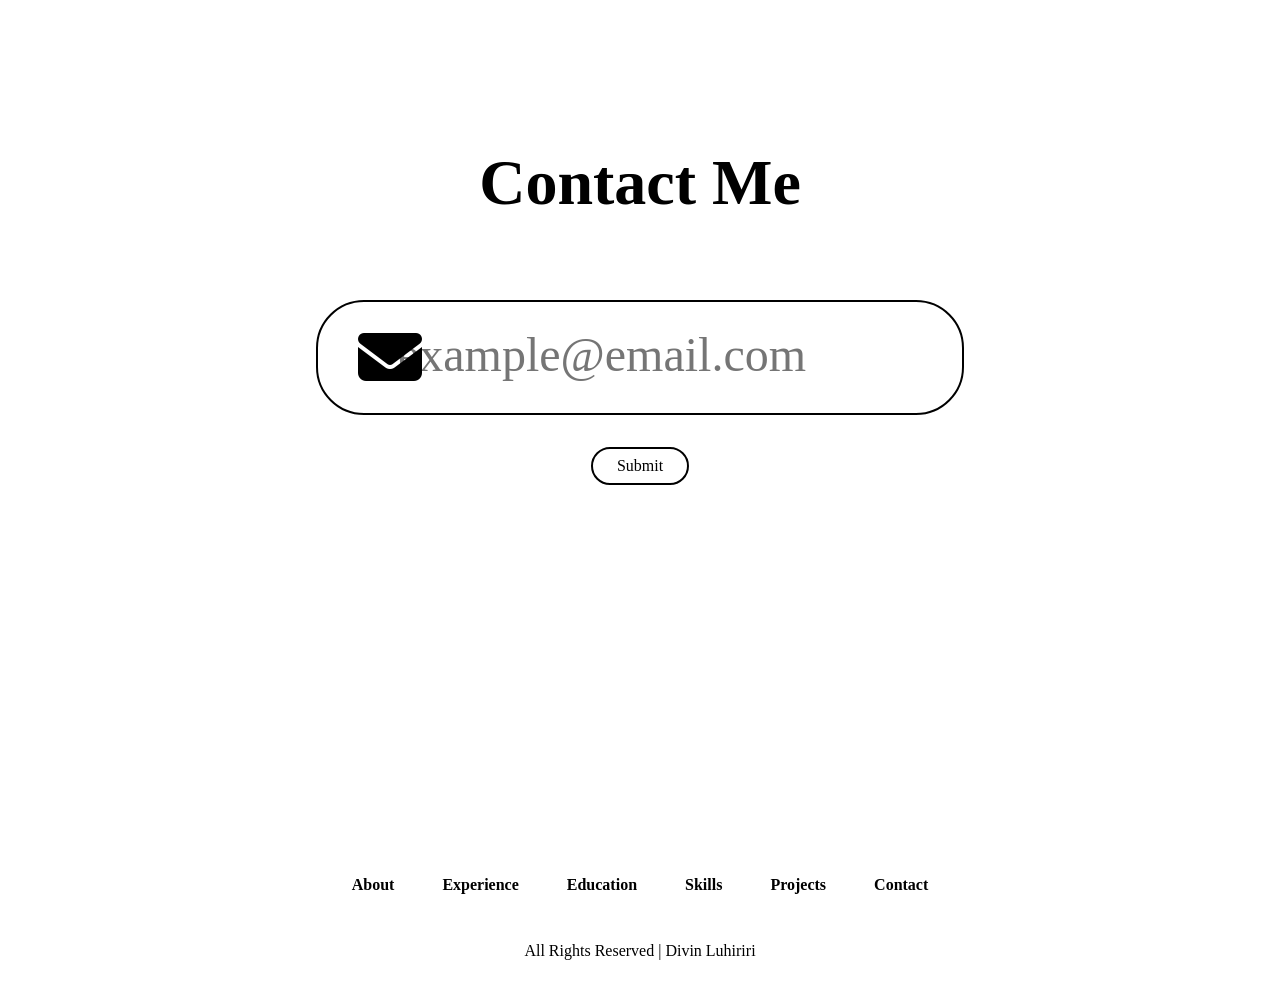
==== commit 6dc5c529: "update index text" ====
--- a/web1.html
+++ b/web1.html
@@ -28,7 +28,7 @@
                 <a href="#project">Projects</a>
             </li>
             <li>
-                <a href="#contact">Contact</a>
+                <a href="#contact">Contacts</a>
             </li>
         </ul>
 
--- a/webstyle.css
+++ b/webstyle.css
@@ -2,7 +2,7 @@
     margin: 0;
     padding: 0;
     box-sizing: border-box;
-    font-family: 'Times New Roman', Times, serif;
+    font-family: Cambria, Cochin, Georgia, Times, 'Times New Roman', serif;
     text-decoration: none;
     scroll-behavior: smooth;
     list-style: none;
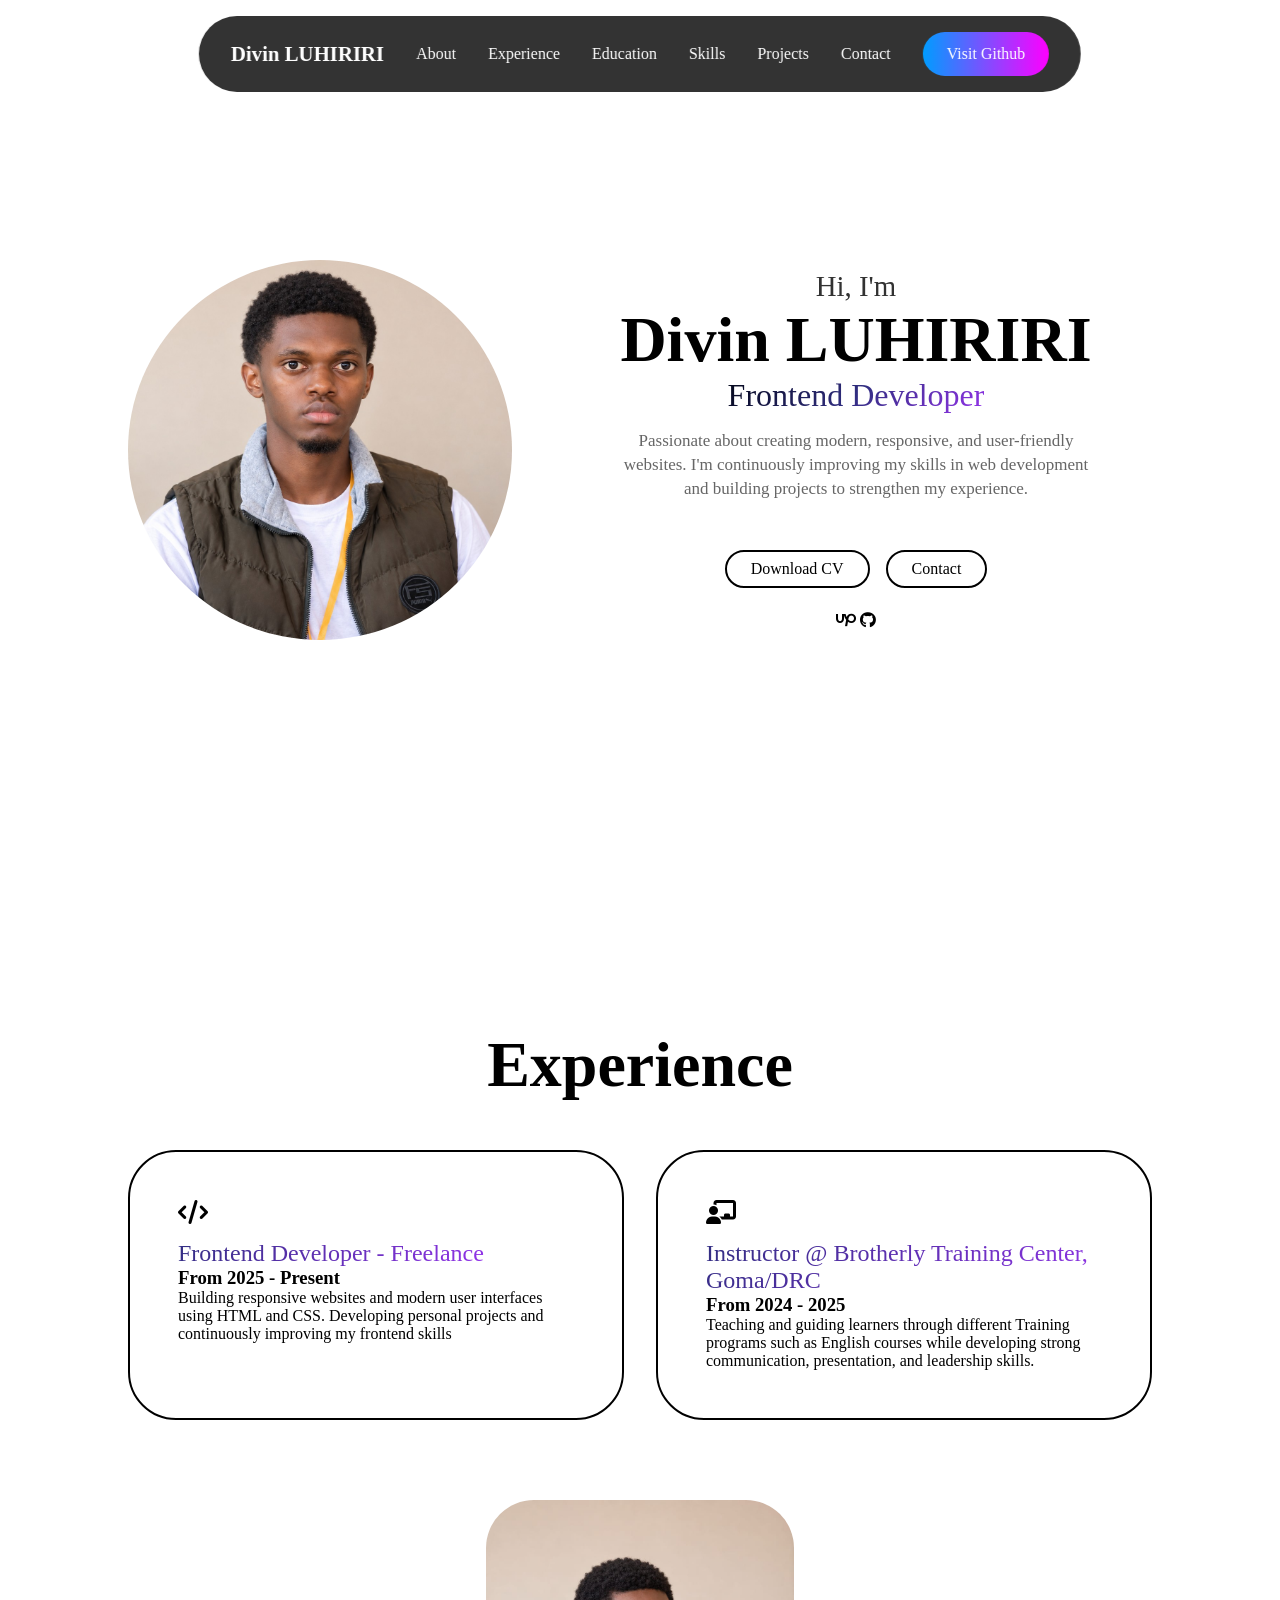
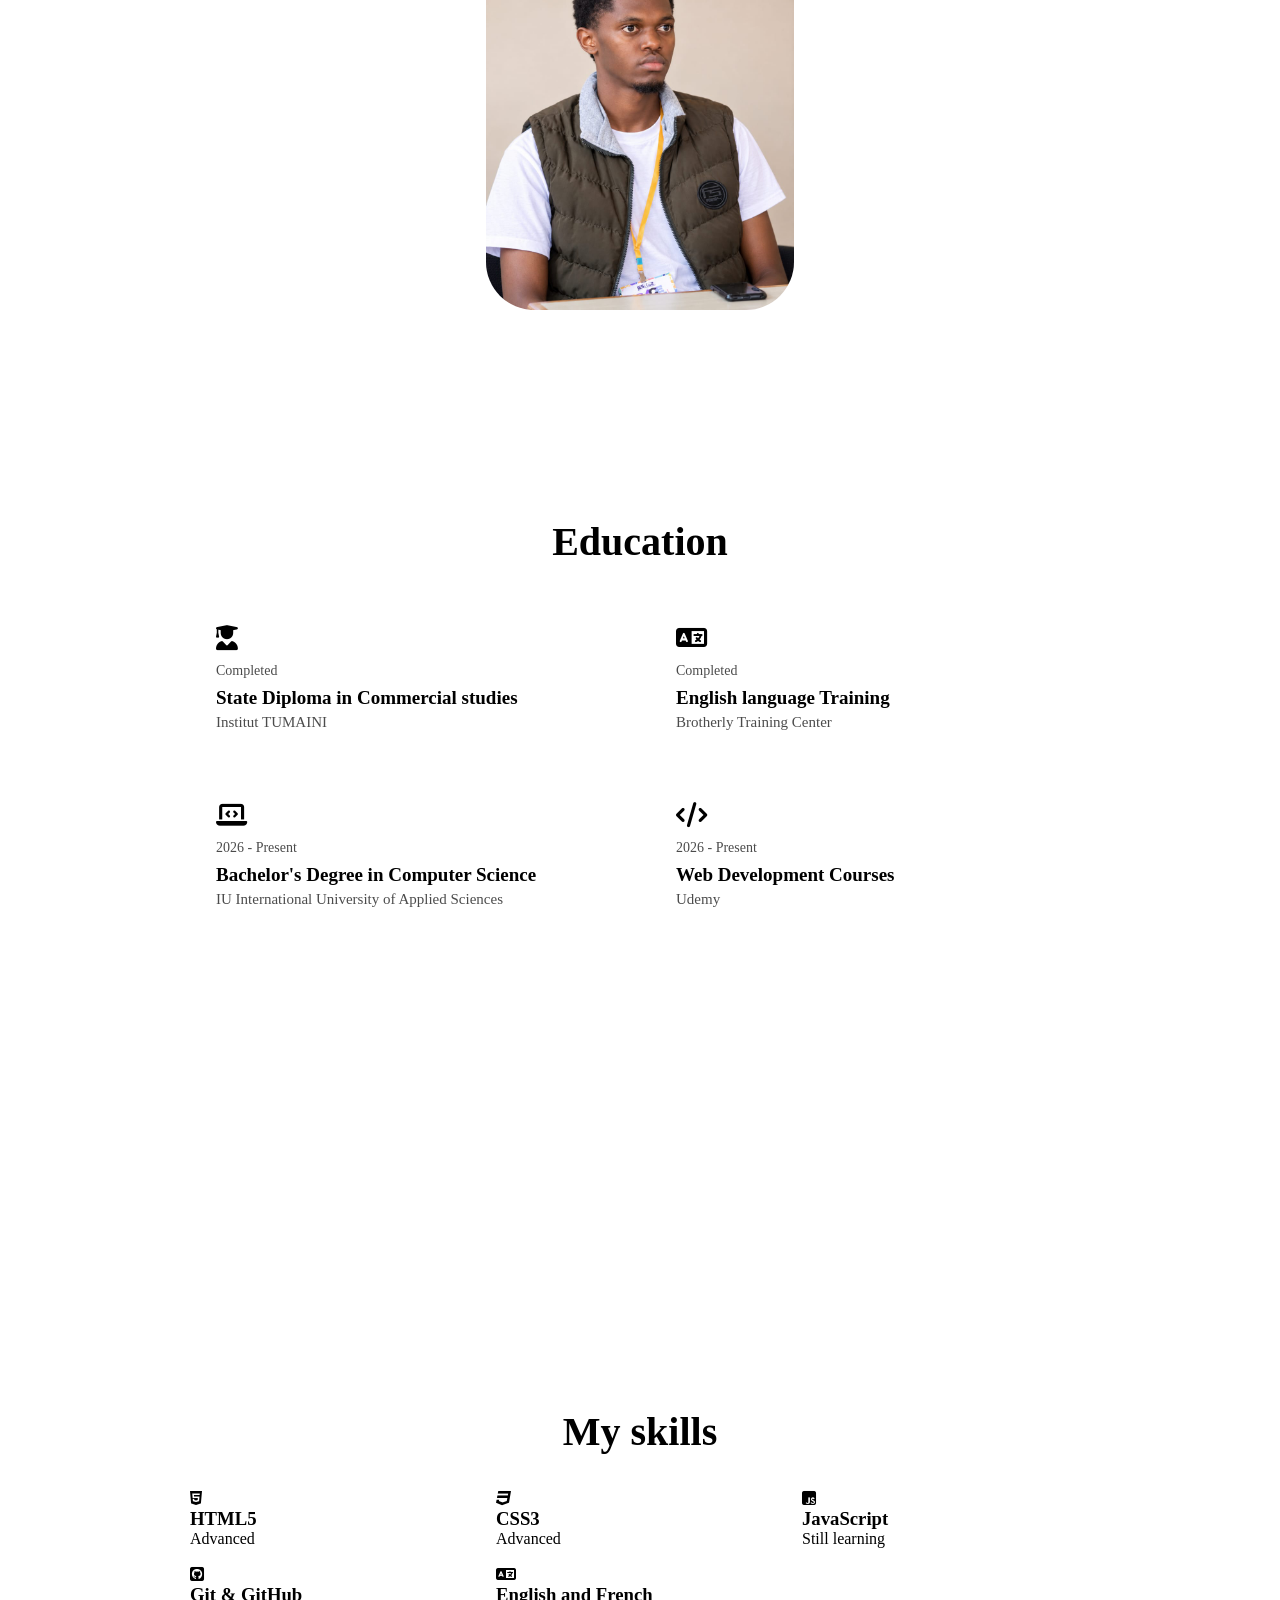
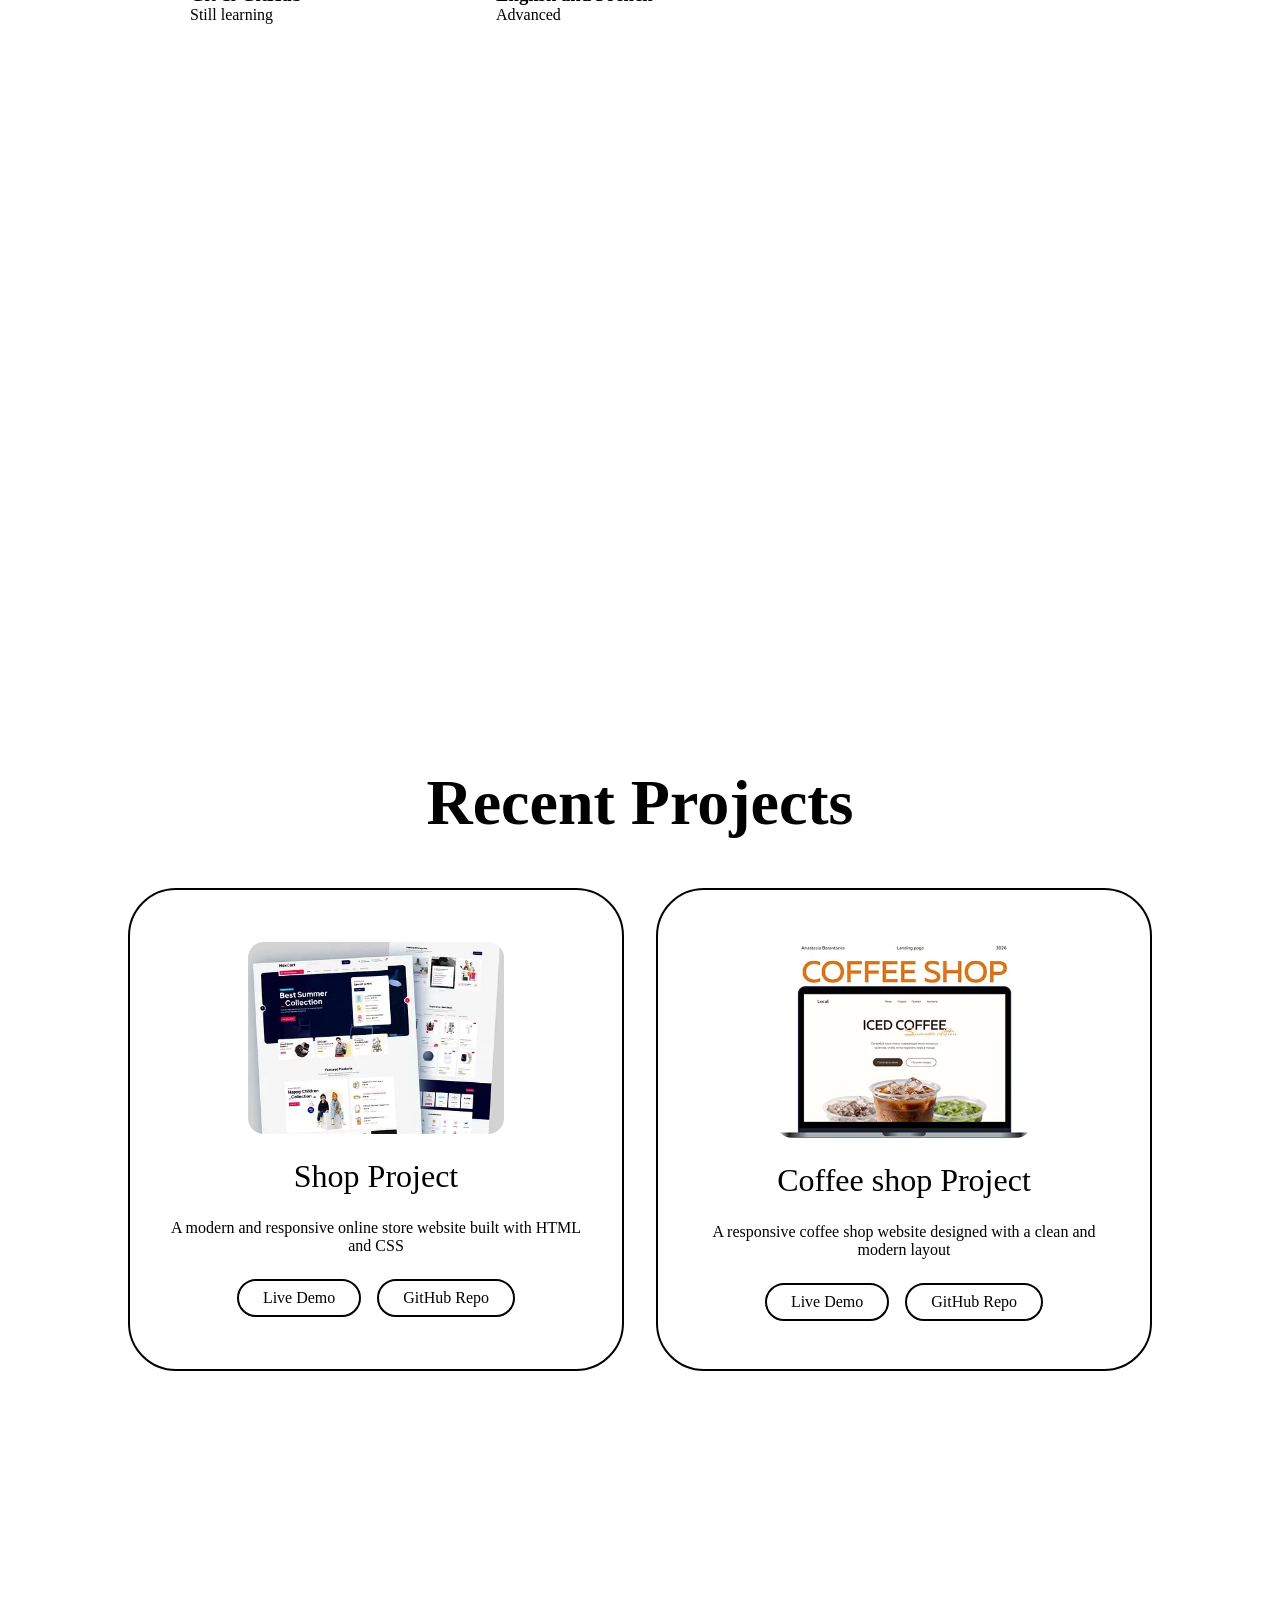
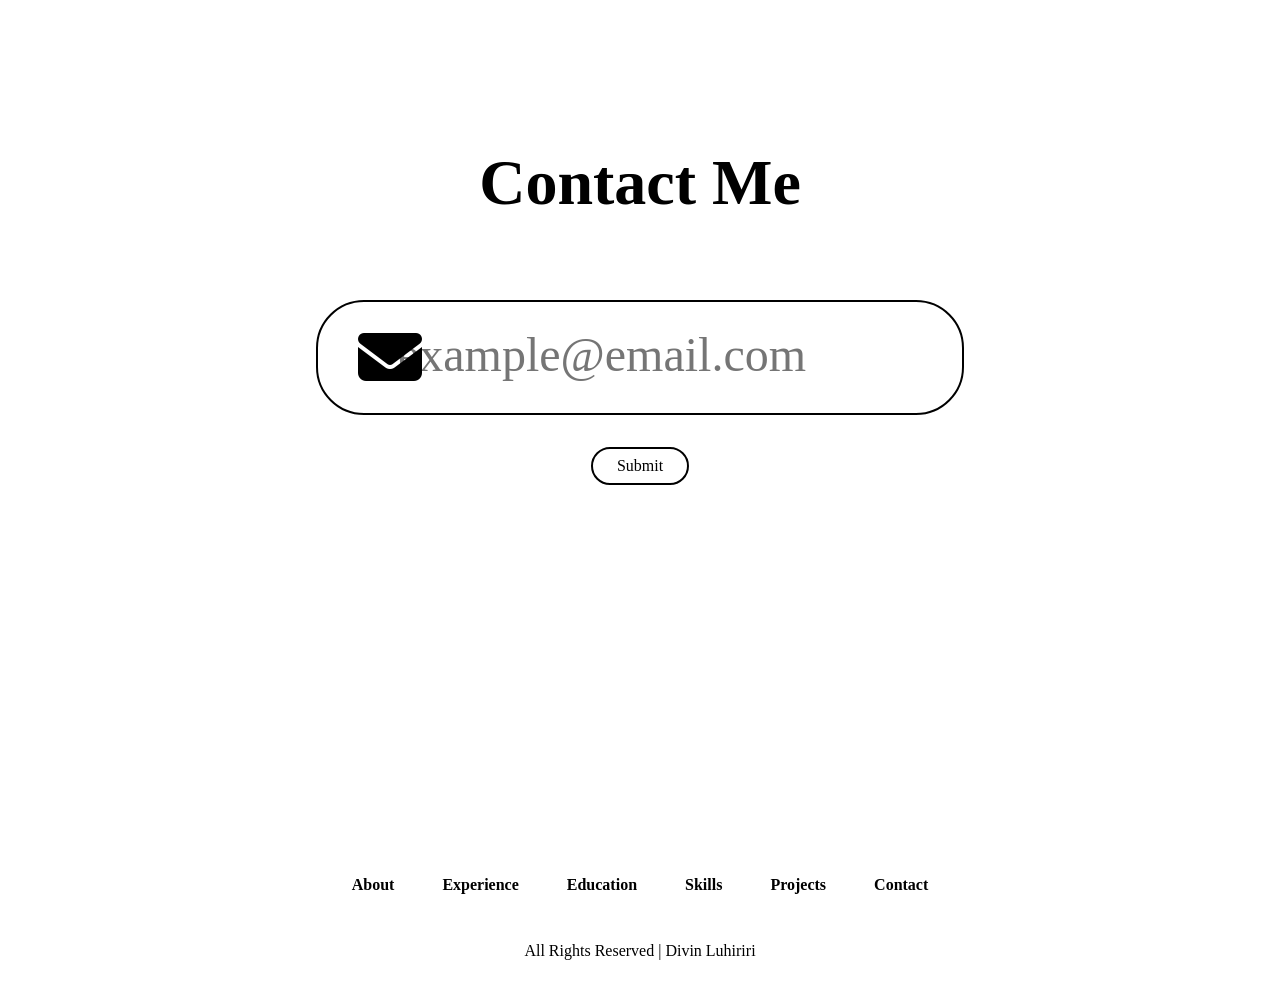
==== commit 30b88d7f: "update index text" ====
--- a/web1.html
+++ b/web1.html
@@ -16,7 +16,7 @@
                 <a href="#about">About</a>
             </li>
             <li>
-                <a href="#experience">Experiences</a>
+                <a href="#experience">Experience</a>
             </li>
             <li>
                 <a href="#education">Education</a>
@@ -28,7 +28,7 @@
                 <a href="#project">Projects</a>
             </li>
             <li>
-                <a href="#contact">Contacts</a>
+                <a href="#contact">Contact</a>
             </li>
         </ul>
 
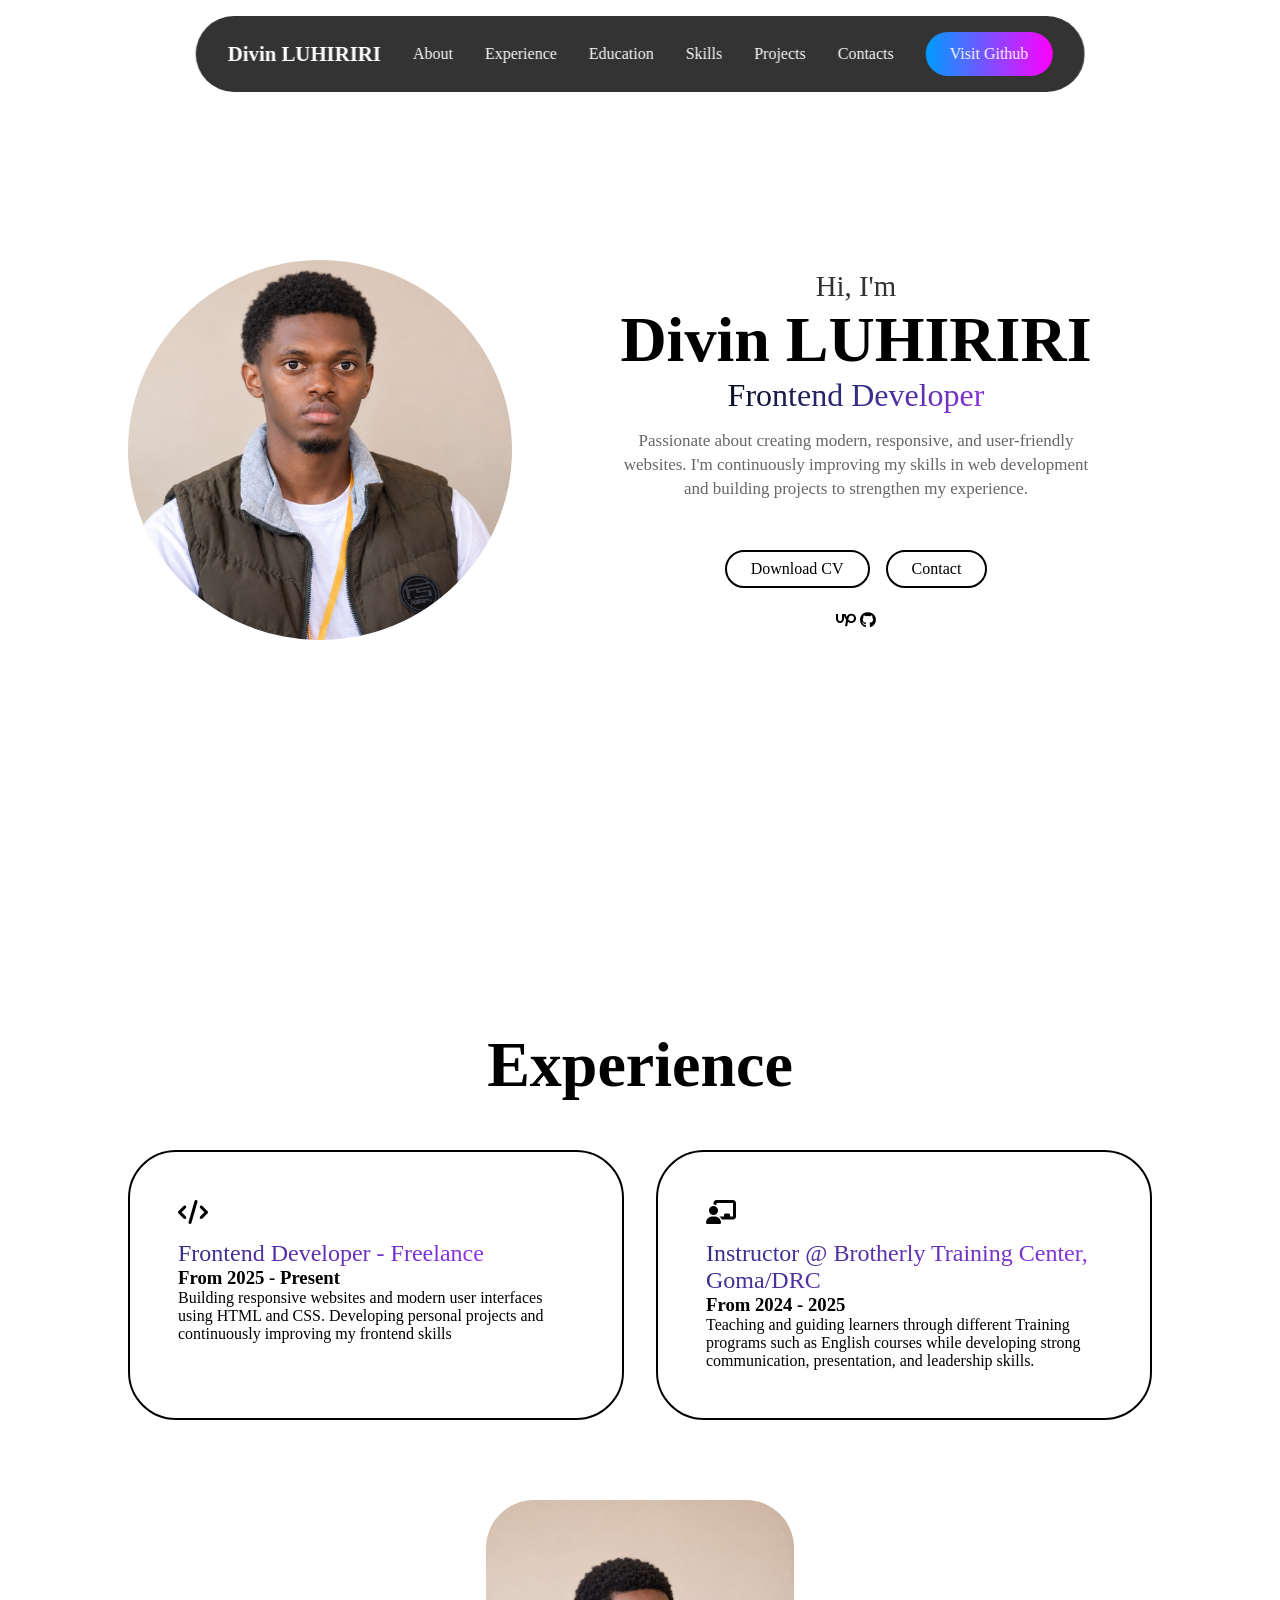
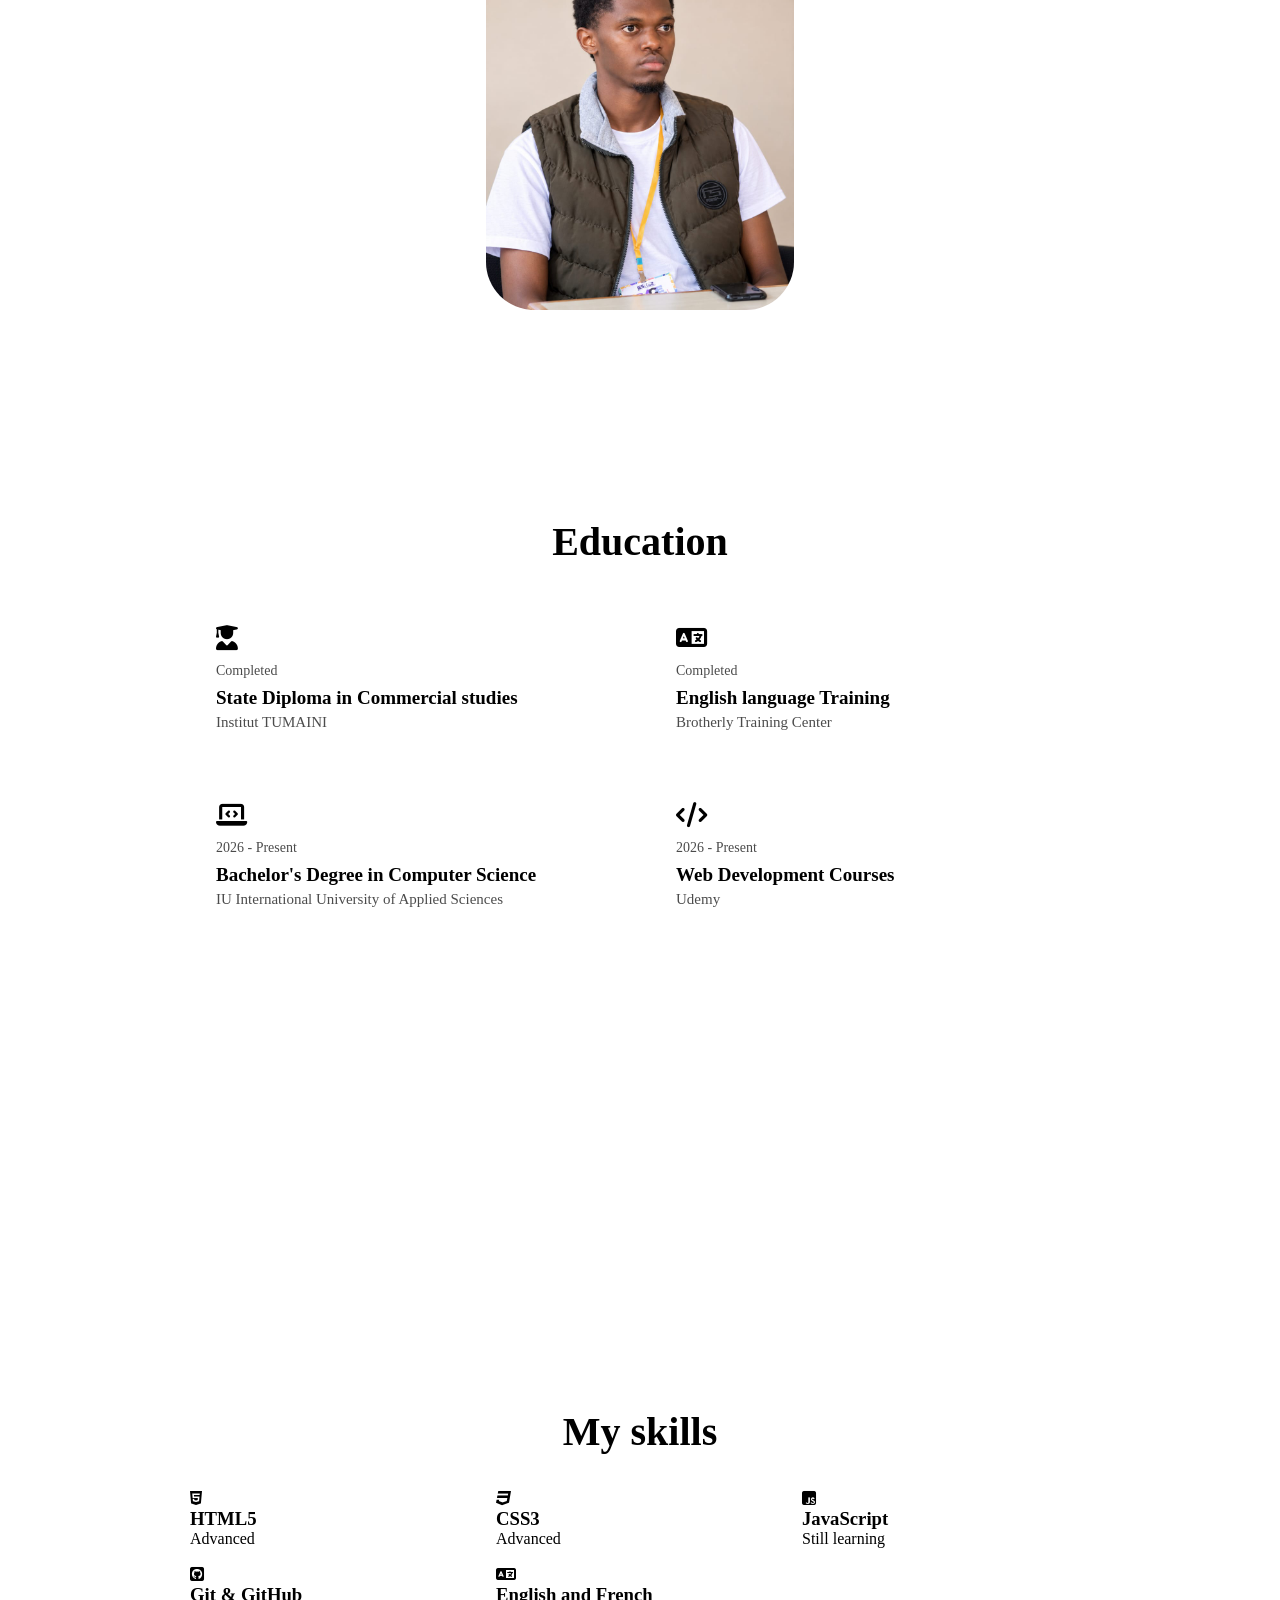
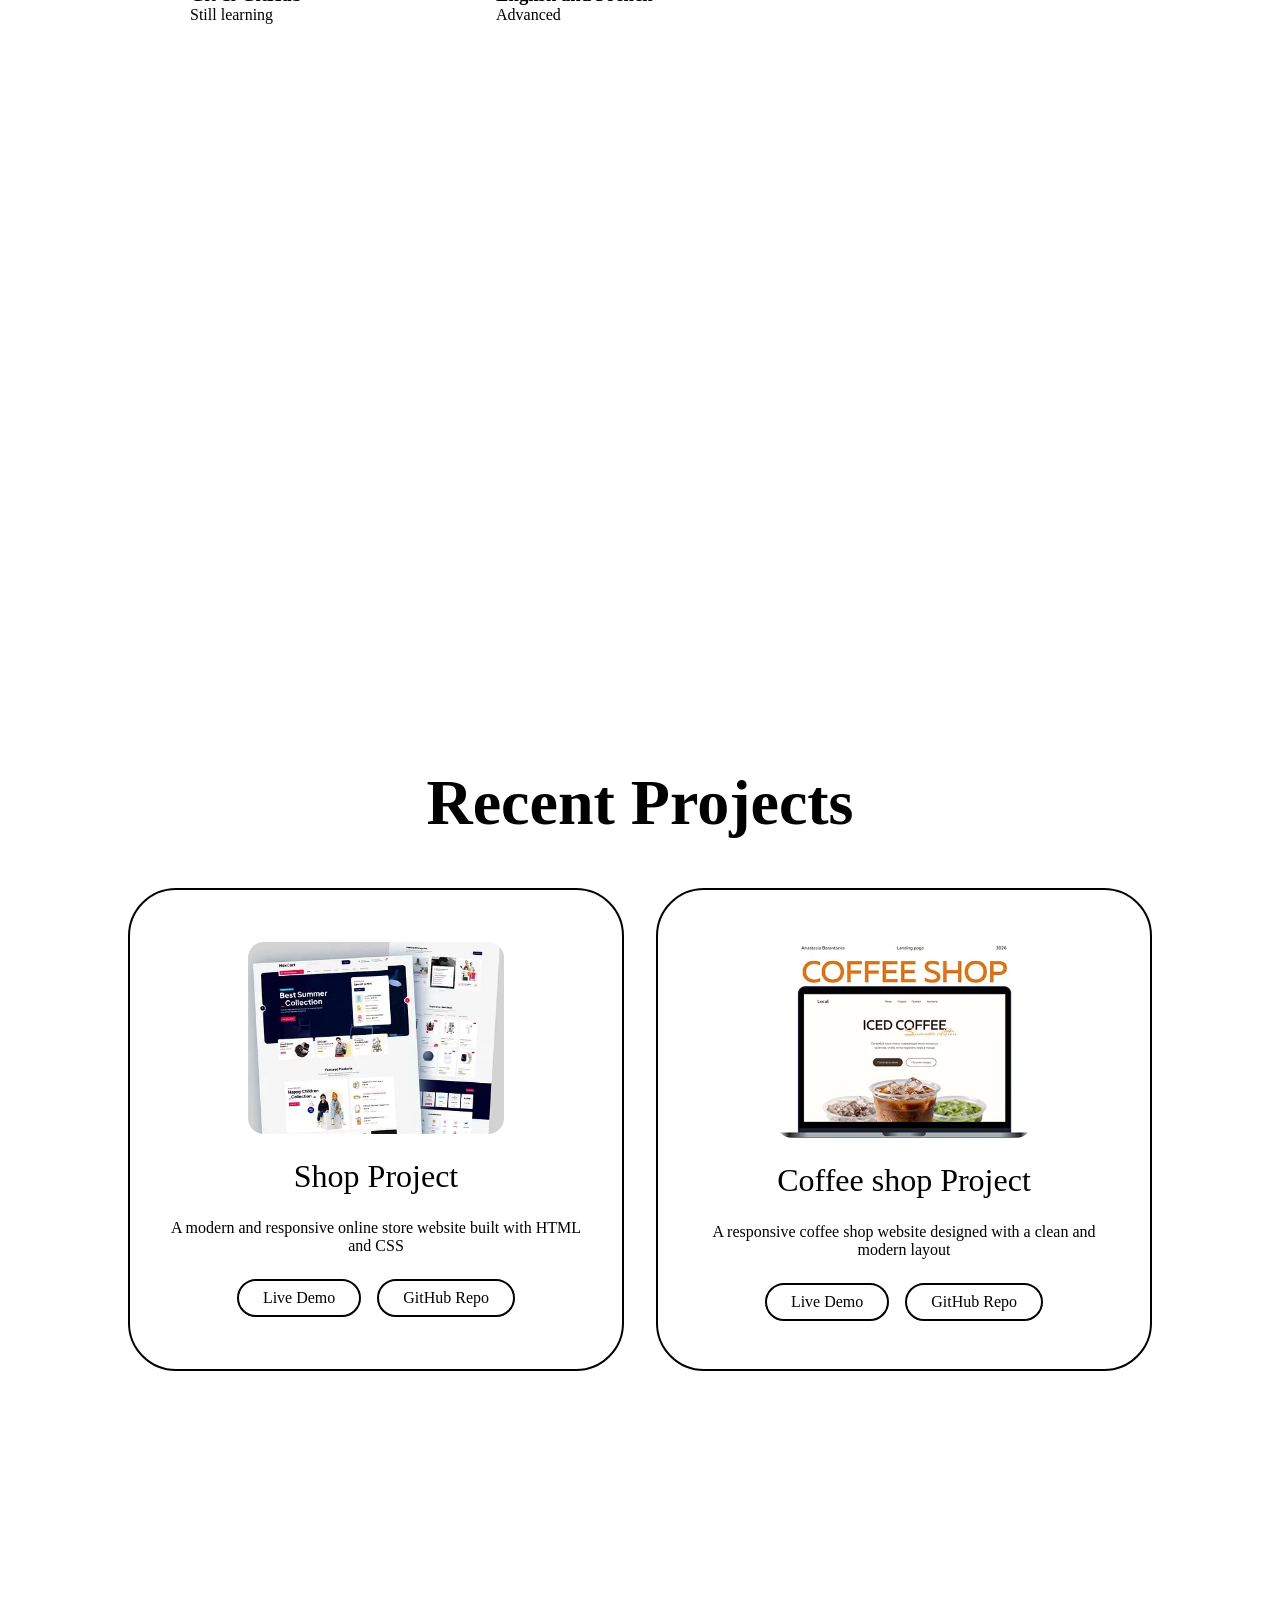
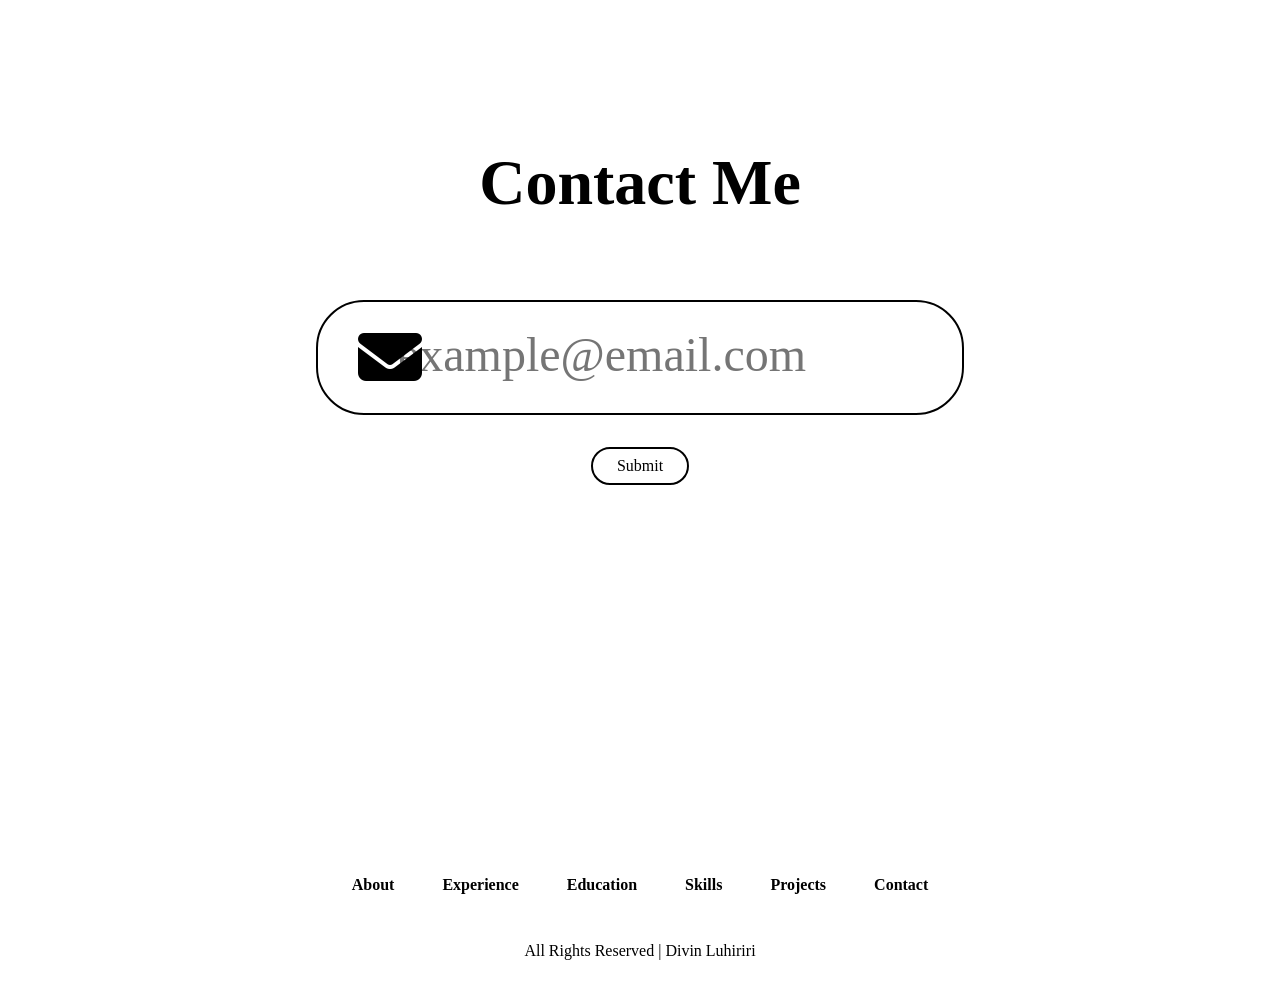
==== commit 9bffa9ab: "Merge branch 'UpdateText'" ====
--- a/web1.html
+++ b/web1.html
@@ -28,7 +28,7 @@
                 <a href="#project">Projects</a>
             </li>
             <li>
-                <a href="#contact">Contact</a>
+                <a href="#contact">Contacts</a>
             </li>
         </ul>
 
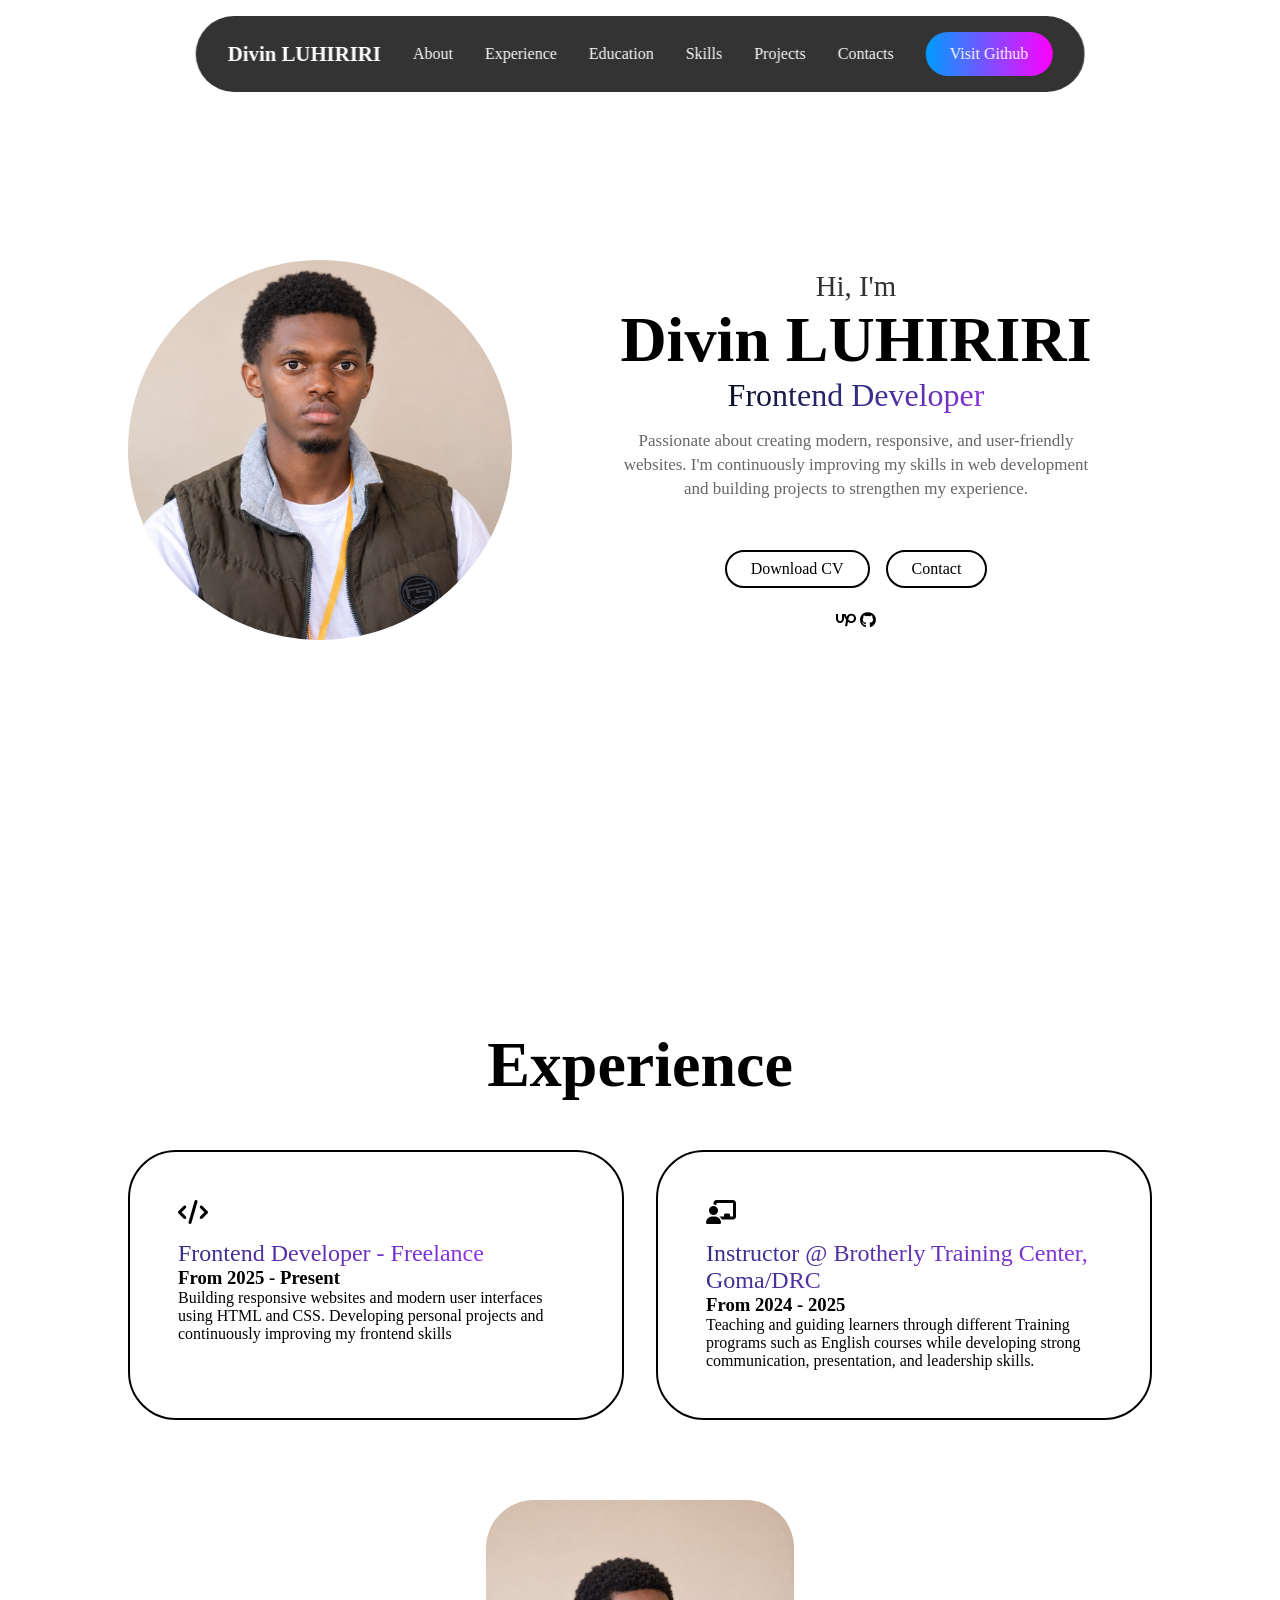
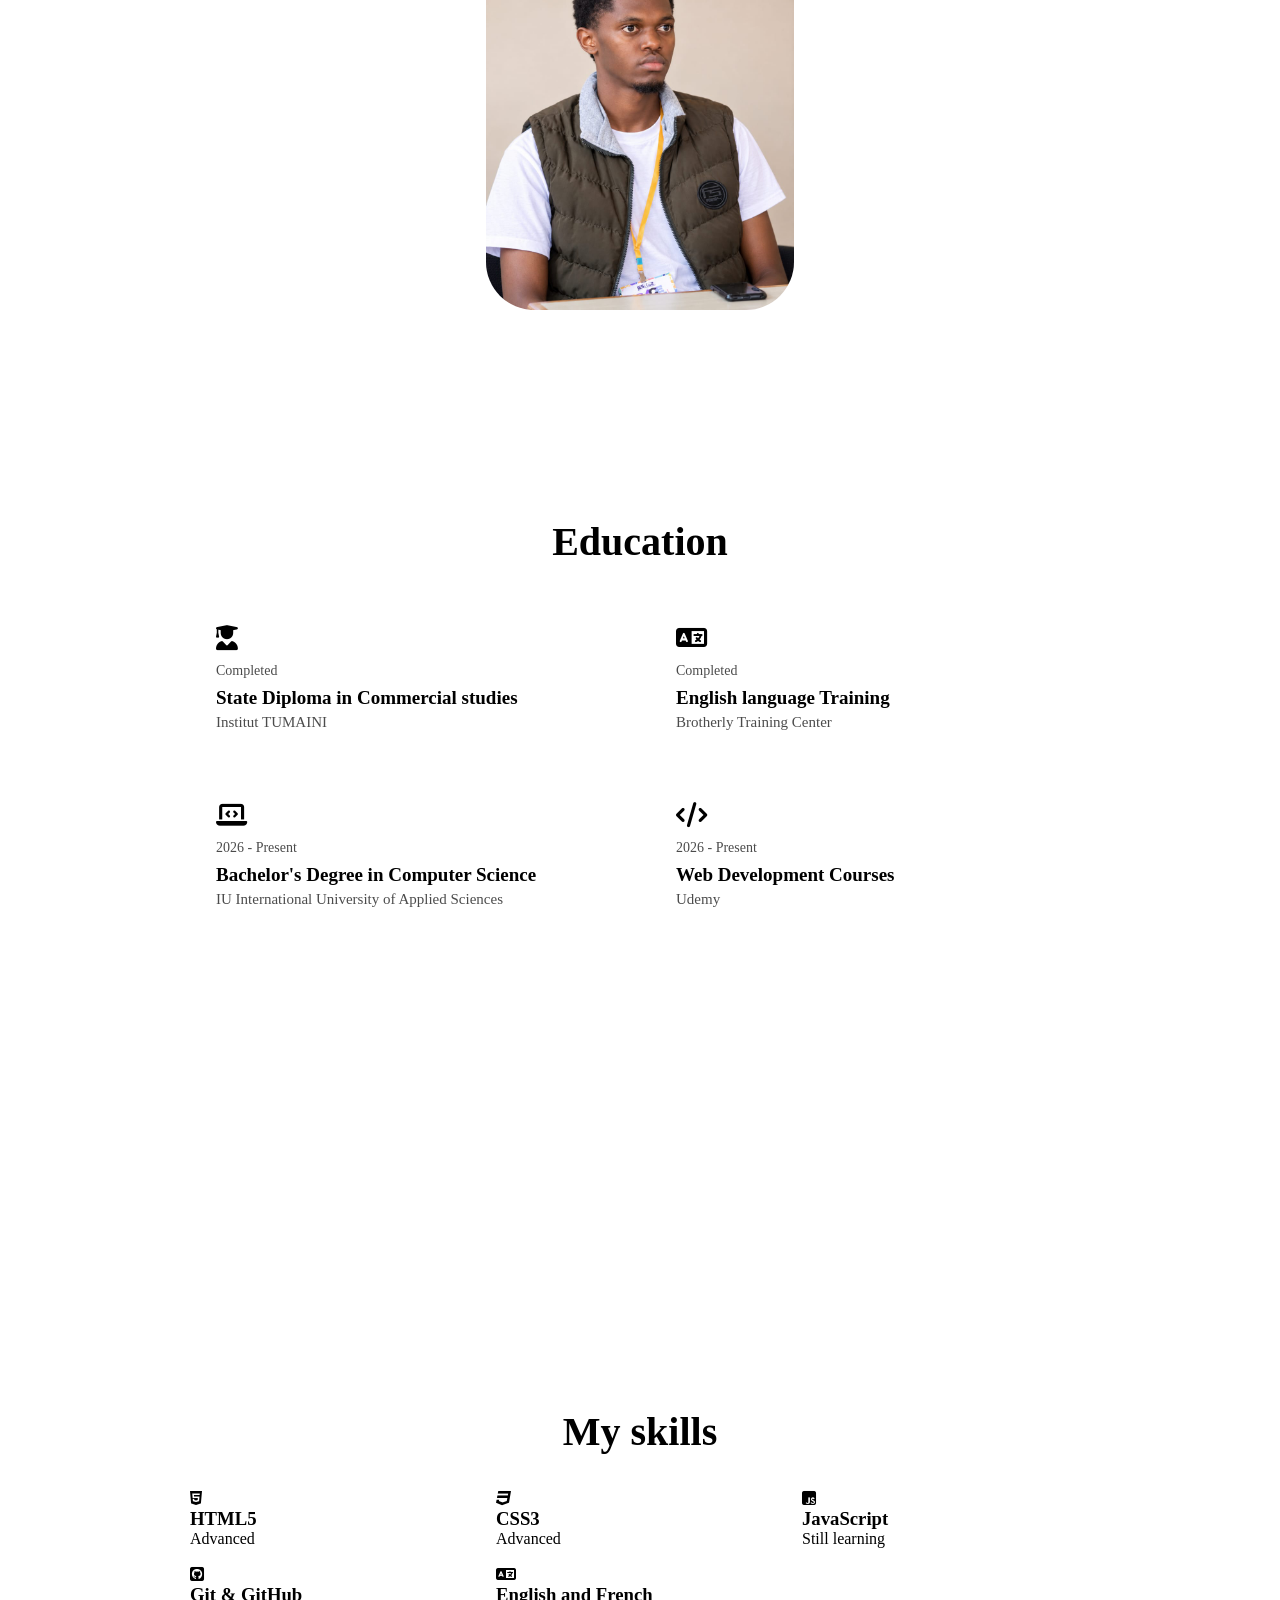
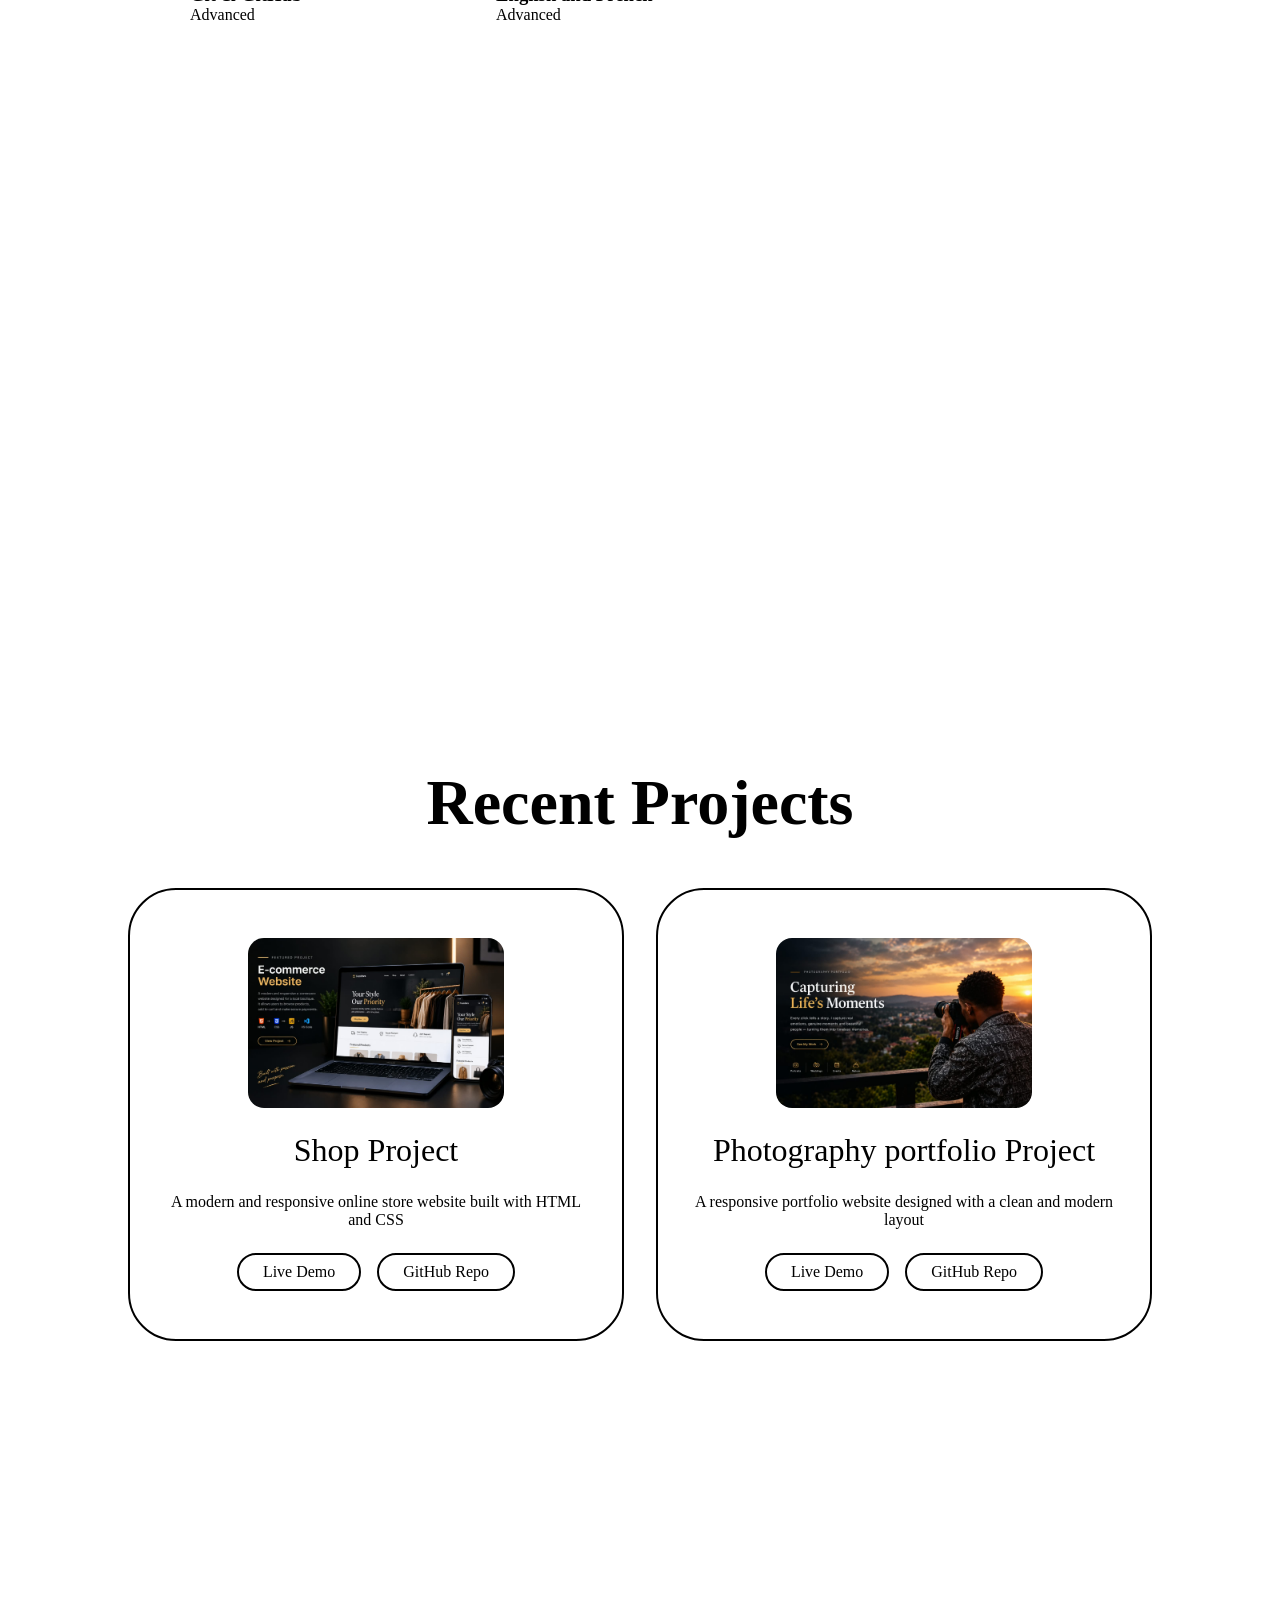
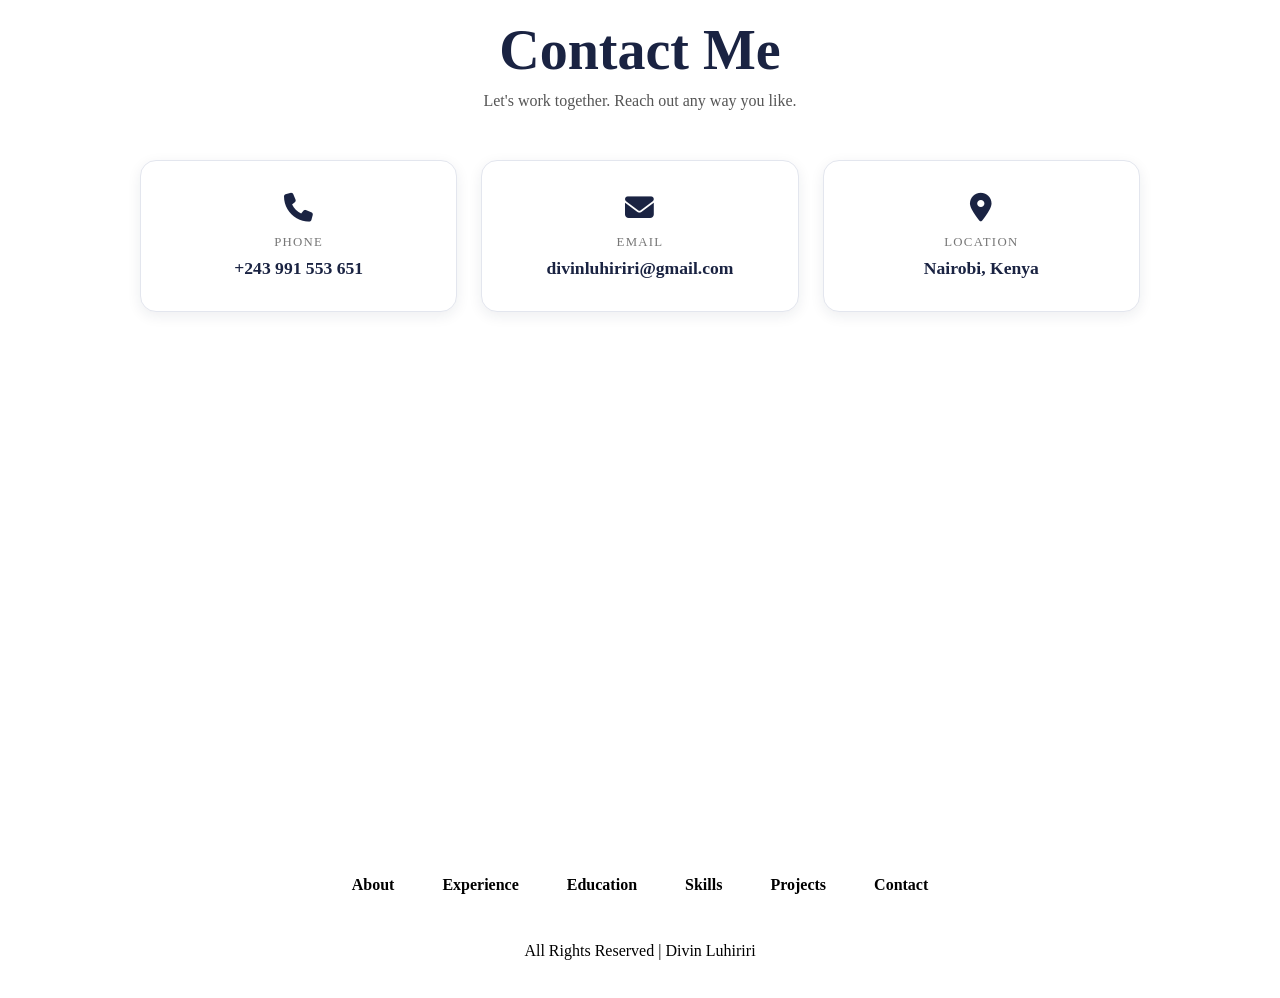
==== commit 9732ce67: "Amos portfolio and Shop website pictures added" ====
--- a/web1.html
+++ b/web1.html
@@ -3,6 +3,7 @@
 <head>
     <meta charset="UTF-8">
     <meta name="viewport" content="width=, initial-scale=1.0">
+    <meta name="viewport" content="width=device-width, initial-scale=1">
     <link rel="stylesheet" href="webstyle.css">
     <link rel="stylesheet" href="https://cdnjs.cloudflare.com/ajax/libs/font-awesome/6.6.0/css/all.min.css">
     <title>Divin portefolio</title>
@@ -131,7 +132,7 @@
             <div class="skills-box">
                 <i class="fa-brands fa-square-github"></i>
                 <h3>Git & GitHub</h3>
-                <p>Still learning</p>
+                <p>Advanced</p>
             </div>
             <div class="skills-box">
                 <i class="fa-solid fa-language"></i>
@@ -146,7 +147,7 @@
         <h3 class="section-title">Recent Projects</h3>
         <div class="projects-grid">
             <div class="project-card">
-                <img src="Shop image.webp" alt="">
+                <img src="SHOP 2.jpeg" alt="">
                 <h3>Shop Project</h3>
                 <p>A modern and responsive online store website built with HTML and CSS</p>
                 <div class="btn-group">
@@ -155,9 +156,9 @@
                 </div>
             </div>
             <div class="project-card">
-                <img src="coffee.webp" alt="">
-                <h3>Coffee shop Project</h3>
-                <p>A responsive coffee shop website designed with a clean and modern layout</p>
+                <img src="Amos portfolio.jpeg" alt="">
+                <h3>Photography portfolio Project</h3>
+                <p>A responsive portfolio website designed with a clean and modern layout</p>
                 <div class="btn-group">
                     <div class="btn">Live Demo</div>
                     <div class="btn">GitHub Repo</div>
@@ -166,16 +167,30 @@
         </div>
     </section>
 
-    <section class="contact" id="contact">
-        <div class="input-box">
-            <h3 class="section-title">Contact Me</h3>
-            <div class="input">
-                <input type="text" placeholder="example@email.com">
-                <i class="fa-solid fa-envelope"></i>
-            </div>
-            <div class="btn">Submit</div>
-        </div>
-    </section>
+    <section id="contact" class="contact">
+        <h2>Contact Me</h2>
+        <p class="contact-sub">Let's work together. Reach out any way you like.</p>
+
+        <div class="contact-cards">
+           <a class="card" href="tel:+243 991 553 651">
+              <i class="fa-solid fa-phone"></i>
+              <span class="label">Phone</span>
+              <span class="value">+243 991 553 651</span>
+            </a>
+
+           <a class="card" href="mailto:divinluhiriri@gmail.com">
+              <i class="fa-solid fa-envelope"></i>
+              <span class="label">Email</span>
+              <span class="value">divinluhiriri@gmail.com</span>
+           </a>
+
+    <div class="card">
+      <i class="fa-solid fa-location-dot"></i>
+      <span class="label">Location</span>
+      <span class="value">Nairobi, Kenya</span>
+    </div>
+  </div>
+</section>
 
     <footer>
         <ul>
--- a/webstyle.css
+++ b/webstyle.css
@@ -432,6 +432,62 @@
 .copyright{
     font-size: 300;
     margin-top: 2rem;
+}
+.contact {
+  padding: 80px 20px;
+  text-align: center;
+}
+.contact h2 {
+  font-size: clamp(2rem, 6vw, 3.5rem);
+  color: #1a2342;
+  margin-bottom: 10px;
+}
+.contact-sub {
+  color: #555;
+  margin-bottom: 50px;
+}
+.contact-cards {
+  display: flex;
+  flex-wrap: wrap;
+  justify-content: center;
+  gap: 24px;
+  max-width: 1000px;
+  margin: 0 auto;
+}
+.card {
+  flex: 1 1 260px;
+  display: flex;
+  flex-direction: column;
+  align-items: center;
+  gap: 8px;
+  padding: 32px 20px;
+  background: #fff;
+  border: 1px solid #e3e6ee;
+  border-radius: 16px;
+  text-decoration: none;
+  color: #1a2342;
+  box-shadow: 0 4px 14px rgba(26, 35, 66, 0.08);
+  transition: transform 0.25s, box-shadow 0.25s;
+}
+a.card:hover {
+  transform: translateY(-6px);
+  box-shadow: 0 10px 24px rgba(26, 35, 66, 0.15);
+}
+.card i {
+  font-size: 1.8rem;
+  color: #1a2342;
+  margin-bottom: 6px;
+}
+.card .label {
+  font-size: 0.8rem;
+  letter-spacing: 0.1em;
+  text-transform: uppercase;
+  color: #777;
+}
+.card .value {
+  font-size: 1.1rem;
+  font-weight: 600;
+  word-break: break-word;
 }
 
 
